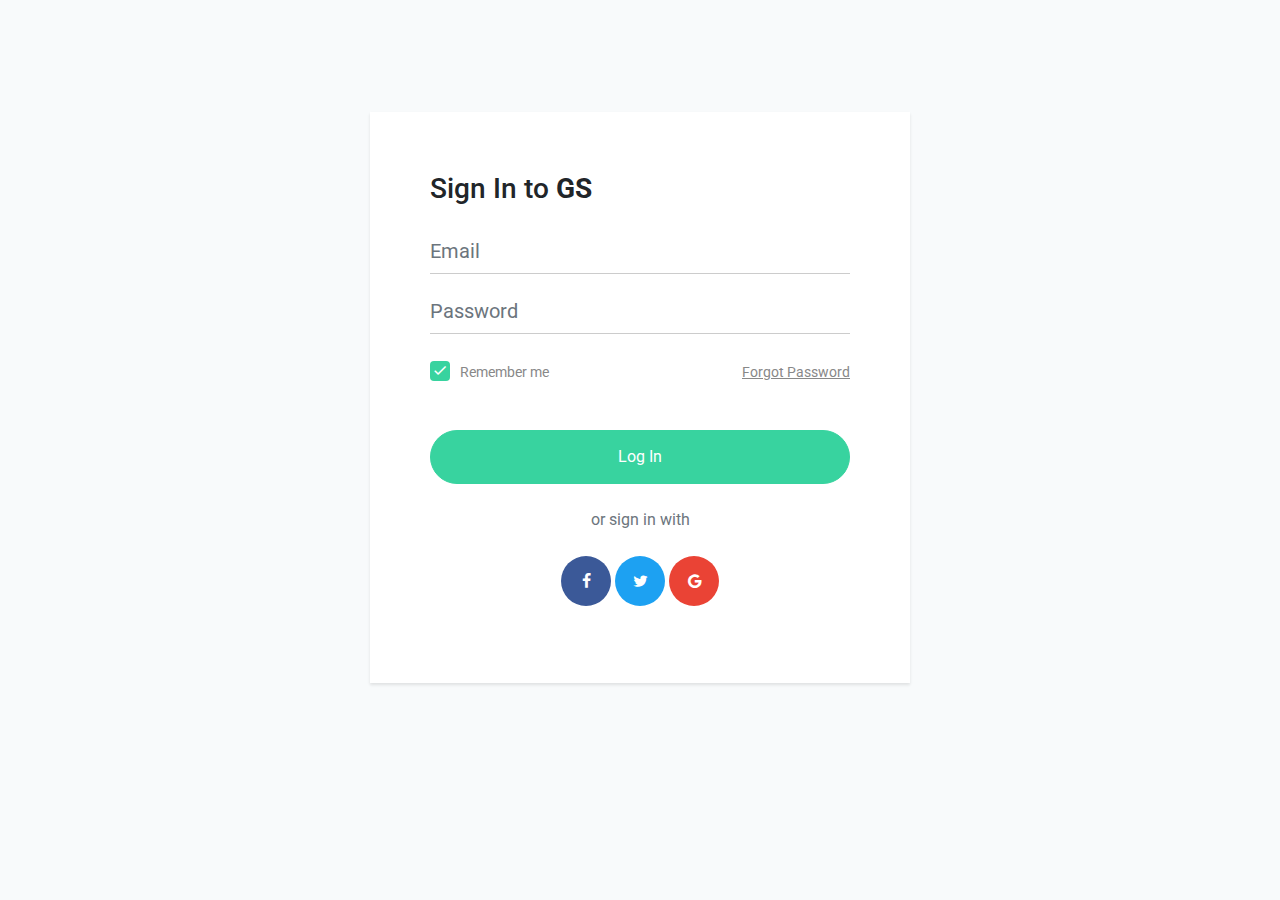
==== demos/login-form-09/index.html @ d89efc20 "GS-Architecture 0.1 v" ====
<!doctype html>
<html lang="en">
  <head>
    <!-- Required meta tags -->
    <meta charset="utf-8">
    <meta name="viewport" content="width=device-width, initial-scale=1, shrink-to-fit=no">
    <link href="https://fonts.googleapis.com/css?family=Roboto:300,400&display=swap" rel="stylesheet">

    <link rel="stylesheet" href="fonts/icomoon/style.css">

    <link rel="stylesheet" href="css/owl.carousel.min.css">

    <!-- Bootstrap CSS -->
    <link rel="stylesheet" href="css/bootstrap.min.css">
    
    <!-- Style -->
    <link rel="stylesheet" href="css/style.css">

    <title>Login #9</title>
  </head>
  <body>
  

  
  <div class="content">
    <div class="container">
      <div class="row justify-content-center">
        <!-- <div class="col-md-6 order-md-2">
          <img src="images/undraw_file_sync_ot38.svg" alt="Image" class="img-fluid">
        </div> -->
        <div class="col-md-6 contents">
          <div class="row justify-content-center">
            <div class="col-md-12">
              <div class="form-block">
                  <div class="mb-4">
                  <h3>Sign In to <strong>GS</strong></h3>
                  
                </div>
                <form action="../../index.php" method="post">
                  <input type="hidden" name="function" value="log_in">
                  <div class="form-group first">
                    
                    <input type="text" placeholder="Email" class="form-control" id="username"  name="email"  >

                  </div>
                  <div class="form-group last mb-4">
                    
                    <input type="password" placeholder="Password" name="psw"  class="form-control" id="password">
                    
                  </div>
                  
                  <div class="d-flex mb-5 align-items-center">
                    <label class="control control--checkbox mb-0"><span class="caption">Remember me</span>
                      <input type="checkbox" checked="checked"/>
                      <div class="control__indicator"></div>
                    </label>
                    <span class="ml-auto"><a href="#" class="forgot-pass">Forgot Password</a></span> 
                  </div>

                  <input type="submit" value="Log In" class="btn btn-pill text-white btn-block btn-primary">

                  <span class="d-block text-center my-4 text-muted"> or sign in with</span>
                  
                  <div class="social-login text-center">
                    <a href="#" class="facebook">
                      <span class="icon-facebook mr-3"></span> 
                    </a>
                    <a href="#" class="twitter">
                      <span class="icon-twitter mr-3"></span> 
                    </a>
                    <a href="#" class="google">
                      <span class="icon-google mr-3"></span> 
                    </a>
                  </div>
                </form>
              </div>
            </div>
          </div>
          
        </div>
        
      </div>
    </div>
  </div>

  
    <script src="js/jquery-3.3.1.min.js"></script>
    <script src="js/popper.min.js"></script>
    <script src="js/bootstrap.min.js"></script>
    <script src="js/main.js"></script>
  </body>
</html>
---- demos/login-form-09/fonts/icomoon/style.css ----
@font-face {
  font-family: 'icomoon';
  src:  url('fonts/icomoon.eot?10si43');
  src:  url('fonts/icomoon.eot?10si43#iefix') format('embedded-opentype'),
    url('fonts/icomoon.ttf?10si43') format('truetype'),
    url('fonts/icomoon.woff?10si43') format('woff'),
    url('fonts/icomoon.svg?10si43#icomoon') format('svg');
  font-weight: normal;
  font-style: normal;
}

[class^="icon-"], [class*=" icon-"] {
  /* use !important to prevent issues with browser extensions that change fonts */
  font-family: 'icomoon' !important;
  speak: none;
  font-style: normal;
  font-weight: normal;
  font-variant: normal;
  text-transform: none;
  line-height: 1;

  /* Better Font Rendering =========== */
  -webkit-font-smoothing: antialiased;
  -moz-osx-font-smoothing: grayscale;
}

.icon-asterisk:before {
  content: "\f069";
}
.icon-plus:before {
  content: "\f067";
}
.icon-question:before {
  content: "\f128";
}
.icon-minus:before {
  content: "\f068";
}
.icon-glass:before {
  content: "\f000";
}
.icon-music:before {
  content: "\f001";
}
.icon-search:before {
  content: "\f002";
}
.icon-envelope-o:before {
  content: "\f003";
}
.icon-heart:before {
  content: "\f004";
}
.icon-star:before {
  content: "\f005";
}
.icon-star-o:before {
  content: "\f006";
}
.icon-user:before {
  content: "\f007";
}
.icon-film:before {
  content: "\f008";
}
.icon-th-large:before {
  content: "\f009";
}
.icon-th:before {
  content: "\f00a";
}
.icon-th-list:before {
  content: "\f00b";
}
.icon-check:before {
  content: "\f00c";
}
.icon-close:before {
  content: "\f00d";
}
.icon-remove:before {
  content: "\f00d";
}
.icon-times:before {
  content: "\f00d";
}
.icon-search-plus:before {
  content: "\f00e";
}
.icon-search-minus:before {
  content: "\f010";
}
.icon-power-off:before {
  content: "\f011";
}
.icon-signal:before {
  content: "\f012";
}
.icon-cog:before {
  content: "\f013";
}
.icon-gear:before {
  content: "\f013";
}
.icon-trash-o:before {
  content: "\f014";
}
.icon-home:before {
  content: "\f015";
}
.icon-file-o:before {
  content: "\f016";
}
.icon-clock-o:before {
  content: "\f017";
}
.icon-road:before {
  content: "\f018";
}
.icon-download:before {
  content: "\f019";
}
.icon-arrow-circle-o-down:before {
  content: "\f01a";
}
.icon-arrow-circle-o-up:before {
  content: "\f01b";
}
.icon-inbox:before {
  content: "\f01c";
}
.icon-play-circle-o:before {
  content: "\f01d";
}
.icon-repeat:before {
  content: "\f01e";
}
.icon-rotate-right:before {
  content: "\f01e";
}
.icon-refresh:before {
  content: "\f021";
}
.icon-list-alt:before {
  content: "\f022";
}
.icon-lock:before {
  content: "\f023";
}
.icon-flag:before {
  content: "\f024";
}
.icon-headphones:before {
  content: "\f025";
}
.icon-volume-off:before {
  content: "\f026";
}
.icon-volume-down:before {
  content: "\f027";
}
.icon-volume-up:before {
  content: "\f028";
}
.icon-qrcode:before {
  content: "\f029";
}
.icon-barcode:before {
  content: "\f02a";
}
.icon-tag:before {
  content: "\f02b";
}
.icon-tags:before {
  content: "\f02c";
}
.icon-book:before {
  content: "\f02d";
}
.icon-bookmark:before {
  content: "\f02e";
}
.icon-print:before {
  content: "\f02f";
}
.icon-camera:before {
  content: "\f030";
}
.icon-font:before {
  content: "\f031";
}
.icon-bold:before {
  content: "\f032";
}
.icon-italic:before {
  content: "\f033";
}
.icon-text-height:before {
  content: "\f034";
}
.icon-text-width:before {
  content: "\f035";
}
.icon-align-left:before {
  content: "\f036";
}
.icon-align-center:before {
  content: "\f037";
}
.icon-align-right:before {
  content: "\f038";
}
.icon-align-justify:before {
  content: "\f039";
}
.icon-list:before {
  content: "\f03a";
}
.icon-dedent:before {
  content: "\f03b";
}
.icon-outdent:before {
  content: "\f03b";
}
.icon-indent:before {
  content: "\f03c";
}
.icon-video-camera:before {
  content: "\f03d";
}
.icon-image:before {
  content: "\f03e";
}
.icon-photo:before {
  content: "\f03e";
}
.icon-picture-o:before {
  content: "\f03e";
}
.icon-pencil:before {
  content: "\f040";
}
.icon-map-marker:before {
  content: "\f041";
}
.icon-adjust:before {
  content: "\f042";
}
.icon-tint:before {
  content: "\f043";
}
.icon-edit:before {
  content: "\f044";
}
.icon-pencil-square-o:before {
  content: "\f044";
}
.icon-share-square-o:before {
  content: "\f045";
}
.icon-check-square-o:before {
  content: "\f046";
}
.icon-arrows:before {
  content: "\f047";
}
.icon-step-backward:before {
  content: "\f048";
}
.icon-fast-backward:before {
  content: "\f049";
}
.icon-backward:before {
  content: "\f04a";
}
.icon-play:before {
  content: "\f04b";
}
.icon-pause:before {
  content: "\f04c";
}
.icon-stop:before {
  content: "\f04d";
}
.icon-forward:before {
  content: "\f04e";
}
.icon-fast-forward:before {
  content: "\f050";
}
.icon-step-forward:before {
  content: "\f051";
}
.icon-eject:before {
  content: "\f052";
}
.icon-chevron-left:before {
  content: "\f053";
}
.icon-chevron-right:before {
  content: "\f054";
}
.icon-plus-circle:before {
  content: "\f055";
}
.icon-minus-circle:before {
  content: "\f056";
}
.icon-times-circle:before {
  content: "\f057";
}
.icon-check-circle:before {
  content: "\f058";
}
.icon-question-circle:before {
  content: "\f059";
}
.icon-info-circle:before {
  content: "\f05a";
}
.icon-crosshairs:before {
  content: "\f05b";
}
.icon-times-circle-o:before {
  content: "\f05c";
}
.icon-check-circle-o:before {
  content: "\f05d";
}
.icon-ban:before {
  content: "\f05e";
}
.icon-arrow-left:before {
  content: "\f060";
}
.icon-arrow-right:before {
  content: "\f061";
}
.icon-arrow-up:before {
  content: "\f062";
}
.icon-arrow-down:before {
  content: "\f063";
}
.icon-mail-forward:before {
  content: "\f064";
}
.icon-share:before {
  content: "\f064";
}
.icon-expand:before {
  content: "\f065";
}
.icon-compress:before {
  content: "\f066";
}
.icon-exclamation-circle:before {
  content: "\f06a";
}
.icon-gift:before {
  content: "\f06b";
}
.icon-leaf:before {
  content: "\f06c";
}
.icon-fire:before {
  content: "\f06d";
}
.icon-eye:before {
  content: "\f06e";
}
.icon-eye-slash:before {
  content: "\f070";
}
.icon-exclamation-triangle:before {
  content: "\f071";
}
.icon-warning:before {
  content: "\f071";
}
.icon-plane:before {
  content: "\f072";
}
.icon-calendar:before {
  content: "\f073";
}
.icon-random:before {
  content: "\f074";
}
.icon-comment:before {
  content: "\f075";
}
.icon-magnet:before {
  content: "\f076";
}
.icon-chevron-up:before {
  content: "\f077";
}
.icon-chevron-down:before {
  content: "\f078";
}
.icon-retweet:before {
  content: "\f079";
}
.icon-shopping-cart:before {
  content: "\f07a";
}
.icon-folder:before {
  content: "\f07b";
}
.icon-folder-open:before {
  content: "\f07c";
}
.icon-arrows-v:before {
  content: "\f07d";
}
.icon-arrows-h:before {
  content: "\f07e";
}
.icon-bar-chart:before {
  content: "\f080";
}
.icon-bar-chart-o:before {
  content: "\f080";
}
.icon-twitter-square:before {
  content: "\f081";
}
.icon-facebook-square:before {
  content: "\f082";
}
.icon-camera-retro:before {
  content: "\f083";
}
.icon-key:before {
  content: "\f084";
}
.icon-cogs:before {
  content: "\f085";
}
.icon-gears:before {
  content: "\f085";
}
.icon-comments:before {
  content: "\f086";
}
.icon-thumbs-o-up:before {
  content: "\f087";
}
.icon-thumbs-o-down:before {
  content: "\f088";
}
.icon-star-half:before {
  content: "\f089";
}
.icon-heart-o:before {
  content: "\f08a";
}
.icon-sign-out:before {
  content: "\f08b";
}
.icon-linkedin-square:before {
  content: "\f08c";
}
.icon-thumb-tack:before {
  content: "\f08d";
}
.icon-external-link:before {
  content: "\f08e";
}
.icon-sign-in:before {
  content: "\f090";
}
.icon-trophy:before {
  content: "\f091";
}
.icon-github-square:before {
  content: "\f092";
}
.icon-upload:before {
  content: "\f093";
}
.icon-lemon-o:before {
  content: "\f094";
}
.icon-phone:before {
  content: "\f095";
}
.icon-square-o:before {
  content: "\f096";
}
.icon-bookmark-o:before {
  content: "\f097";
}
.icon-phone-square:before {
  content: "\f098";
}
.icon-twitter:before {
  content: "\f099";
}
.icon-facebook:before {
  content: "\f09a";
}
.icon-facebook-f:before {
  content: "\f09a";
}
.icon-github:before {
  content: "\f09b";
}
.icon-unlock:before {
  content: "\f09c";
}
.icon-credit-card:before {
  content: "\f09d";
}
.icon-feed:before {
  content: "\f09e";
}
.icon-rss:before {
  content: "\f09e";
}
.icon-hdd-o:before {
  content: "\f0a0";
}
.icon-bullhorn:before {
  content: "\f0a1";
}
.icon-bell-o:before {
  content: "\f0a2";
}
.icon-certificate:before {
  content: "\f0a3";
}
.icon-hand-o-right:before {
  content: "\f0a4";
}
.icon-hand-o-left:before {
  content: "\f0a5";
}
.icon-hand-o-up:before {
  content: "\f0a6";
}
.icon-hand-o-down:before {
  content: "\f0a7";
}
.icon-arrow-circle-left:before {
  content: "\f0a8";
}
.icon-arrow-circle-right:before {
  content: "\f0a9";
}
.icon-arrow-circle-up:before {
  content: "\f0aa";
}
.icon-arrow-circle-down:before {
  content: "\f0ab";
}
.icon-globe:before {
  content: "\f0ac";
}
.icon-wrench:before {
  content: "\f0ad";
}
.icon-tasks:before {
  content: "\f0ae";
}
.icon-filter:before {
  content: "\f0b0";
}
.icon-briefcase:before {
  content: "\f0b1";
}
.icon-arrows-alt:before {
  content: "\f0b2";
}
.icon-group:before {
  content: "\f0c0";
}
.icon-users:before {
  content: "\f0c0";
}
.icon-chain:before {
  content: "\f0c1";
}
.icon-link:before {
  content: "\f0c1";
}
.icon-cloud:before {
  content: "\f0c2";
}
.icon-flask:before {
  content: "\f0c3";
}
.icon-cut:before {
  content: "\f0c4";
}
.icon-scissors:before {
  content: "\f0c4";
}
.icon-copy:before {
  content: "\f0c5";
}
.icon-files-o:before {
  content: "\f0c5";
}
.icon-paperclip:before {
  content: "\f0c6";
}
.icon-floppy-o:before {
  content: "\f0c7";
}
.icon-save:before {
  content: "\f0c7";
}
.icon-square:before {
  content: "\f0c8";
}
.icon-bars:before {
  content: "\f0c9";
}
.icon-navicon:before {
  content: "\f0c9";
}
.icon-reorder:before {
  content: "\f0c9";
}
.icon-list-ul:before {
  content: "\f0ca";
}
.icon-list-ol:before {
  content: "\f0cb";
}
.icon-strikethrough:before {
  content: "\f0cc";
}
.icon-underline:before {
  content: "\f0cd";
}
.icon-table:before {
  content: "\f0ce";
}
.icon-magic:before {
  content: "\f0d0";
}
.icon-truck:before {
  content: "\f0d1";
}
.icon-pinterest:before {
  content: "\f0d2";
}
.icon-pinterest-square:before {
  content: "\f0d3";
}
.icon-google-plus-square:before {
  content: "\f0d4";
}
.icon-google-plus:before {
  content: "\f0d5";
}
.icon-money:before {
  content: "\f0d6";
}
.icon-caret-down:before {
  content: "\f0d7";
}
.icon-caret-up:before {
  content: "\f0d8";
}
.icon-caret-left:before {
  content: "\f0d9";
}
.icon-caret-right:before {
  content: "\f0da";
}
.icon-columns:before {
  content: "\f0db";
}
.icon-sort:before {
  content: "\f0dc";
}
.icon-unsorted:before {
  content: "\f0dc";
}
.icon-sort-desc:before {
  content: "\f0dd";
}
.icon-sort-down:before {
  content: "\f0dd";
}
.icon-sort-asc:before {
  content: "\f0de";
}
.icon-sort-up:before {
  content: "\f0de";
}
.icon-envelope:before {
  content: "\f0e0";
}
.icon-linkedin:before {
  content: "\f0e1";
}
.icon-rotate-left:before {
  content: "\f0e2";
}
.icon-undo:before {
  content: "\f0e2";
}
.icon-gavel:before {
  content: "\f0e3";
}
.icon-legal:before {
  content: "\f0e3";
}
.icon-dashboard:before {
  content: "\f0e4";
}
.icon-tachometer:before {
  content: "\f0e4";
}
.icon-comment-o:before {
  content: "\f0e5";
}
.icon-comments-o:before {
  content: "\f0e6";
}
.icon-bolt:before {
  content: "\f0e7";
}
.icon-flash:before {
  content: "\f0e7";
}
.icon-sitemap:before {
  content: "\f0e8";
}
.icon-umbrella:before {
  content: "\f0e9";
}
.icon-clipboard:before {
  content: "\f0ea";
}
.icon-paste:before {
  content: "\f0ea";
}
.icon-lightbulb-o:before {
  content: "\f0eb";
}
.icon-exchange:before {
  content: "\f0ec";
}
.icon-cloud-download:before {
  content: "\f0ed";
}
.icon-cloud-upload:before {
  content: "\f0ee";
}
.icon-user-md:before {
  content: "\f0f0";
}
.icon-stethoscope:before {
  content: "\f0f1";
}
.icon-suitcase:before {
  content: "\f0f2";
}
.icon-bell:before {
  content: "\f0f3";
}
.icon-coffee:before {
  content: "\f0f4";
}
.icon-cutlery:before {
  content: "\f0f5";
}
.icon-file-text-o:before {
  content: "\f0f6";
}
.icon-building-o:before {
  content: "\f0f7";
}
.icon-hospital-o:before {
  content: "\f0f8";
}
.icon-ambulance:before {
  content: "\f0f9";
}
.icon-medkit:before {
  content: "\f0fa";
}
.icon-fighter-jet:before {
  content: "\f0fb";
}
.icon-beer:before {
  content: "\f0fc";
}
.icon-h-square:before {
  content: "\f0fd";
}
.icon-plus-square:before {
  content: "\f0fe";
}
.icon-angle-double-left:before {
  content: "\f100";
}
.icon-angle-double-right:before {
  content: "\f101";
}
.icon-angle-double-up:before {
  content: "\f102";
}
.icon-angle-double-down:before {
  content: "\f103";
}
.icon-angle-left:before {
  content: "\f104";
}
.icon-angle-right:before {
  content: "\f105";
}
.icon-angle-up:before {
  content: "\f106";
}
.icon-angle-down:before {
  content: "\f107";
}
.icon-desktop:before {
  content: "\f108";
}
.icon-laptop:before {
  content: "\f109";
}
.icon-tablet:before {
  content: "\f10a";
}
.icon-mobile:before {
  content: "\f10b";
}
.icon-mobile-phone:before {
  content: "\f10b";
}
.icon-circle-o:before {
  content: "\f10c";
}
.icon-quote-left:before {
  content: "\f10d";
}
.icon-quote-right:before {
  content: "\f10e";
}
.icon-spinner:before {
  content: "\f110";
}
.icon-circle:before {
  content: "\f111";
}
.icon-mail-reply:before {
  content: "\f112";
}
.icon-reply:before {
  content: "\f112";
}
.icon-github-alt:before {
  content: "\f113";
}
.icon-folder-o:before {
  content: "\f114";
}
.icon-folder-open-o:before {
  content: "\f115";
}
.icon-smile-o:before {
  content: "\f118";
}
.icon-frown-o:before {
  content: "\f119";
}
.icon-meh-o:before {
  content: "\f11a";
}
.icon-gamepad:before {
  content: "\f11b";
}
.icon-keyboard-o:before {
  content: "\f11c";
}
.icon-flag-o:before {
  content: "\f11d";
}
.icon-flag-checkered:before {
  content: "\f11e";
}
.icon-terminal:before {
  content: "\f120";
}
.icon-code:before {
  content: "\f121";
}
.icon-mail-reply-all:before {
  content: "\f122";
}
.icon-reply-all:before {
  content: "\f122";
}
.icon-star-half-empty:before {
  content: "\f123";
}
.icon-star-half-full:before {
  content: "\f123";
}
.icon-star-half-o:before {
  content: "\f123";
}
.icon-location-arrow:before {
  content: "\f124";
}
.icon-crop:before {
  content: "\f125";
}
.icon-code-fork:before {
  content: "\f126";
}
.icon-chain-broken:before {
  content: "\f127";
}
.icon-unlink:before {
  content: "\f127";
}
.icon-info:before {
  content: "\f129";
}
.icon-exclamation:before {
  content: "\f12a";
}
.icon-superscript:before {
  content: "\f12b";
}
.icon-subscript:before {
  content: "\f12c";
}
.icon-eraser:before {
  content: "\f12d";
}
.icon-puzzle-piece:before {
  content: "\f12e";
}
.icon-microphone:before {
  content: "\f130";
}
.icon-microphone-slash:before {
  content: "\f131";
}
.icon-shield:before {
  content: "\f132";
}
.icon-calendar-o:before {
  content: "\f133";
}
.icon-fire-extinguisher:before {
  content: "\f134";
}
.icon-rocket:before {
  content: "\f135";
}
.icon-maxcdn:before {
  content: "\f136";
}
.icon-chevron-circle-left:before {
  content: "\f137";
}
.icon-chevron-circle-right:before {
  content: "\f138";
}
.icon-chevron-circle-up:before {
  content: "\f139";
}
.icon-chevron-circle-down:before {
  content: "\f13a";
}
.icon-html5:before {
  content: "\f13b";
}
.icon-css3:before {
  content: "\f13c";
}
.icon-anchor:before {
  content: "\f13d";
}
.icon-unlock-alt:before {
  content: "\f13e";
}
.icon-bullseye:before {
  content: "\f140";
}
.icon-ellipsis-h:before {
  content: "\f141";
}
.icon-ellipsis-v:before {
  content: "\f142";
}
.icon-rss-square:before {
  content: "\f143";
}
.icon-play-circle:before {
  content: "\f144";
}
.icon-ticket:before {
  content: "\f145";
}
.icon-minus-square:before {
  content: "\f146";
}
.icon-minus-square-o:before {
  content: "\f147";
}
.icon-level-up:before {
  content: "\f148";
}
.icon-level-down:before {
  content: "\f149";
}
.icon-check-square:before {
  content: "\f14a";
}
.icon-pencil-square:before {
  content: "\f14b";
}
.icon-external-link-square:before {
  content: "\f14c";
}
.icon-share-square:before {
  content: "\f14d";
}
.icon-compass:before {
  content: "\f14e";
}
.icon-caret-square-o-down:before {
  content: "\f150";
}
.icon-toggle-down:before {
  content: "\f150";
}
.icon-caret-square-o-up:before {
  content: "\f151";
}
.icon-toggle-up:before {
  content: "\f151";
}
.icon-caret-square-o-right:before {
  content: "\f152";
}
.icon-toggle-right:before {
  content: "\f152";
}
.icon-eur:before {
  content: "\f153";
}
.icon-euro:before {
  content: "\f153";
}
.icon-gbp:before {
  content: "\f154";
}
.icon-dollar:before {
  content: "\f155";
}
.icon-usd:before {
  content: "\f155";
}
.icon-inr:before {
  content: "\f156";
}
.icon-rupee:before {
  content: "\f156";
}
.icon-cny:before {
  content: "\f157";
}
.icon-jpy:before {
  content: "\f157";
}
.icon-rmb:before {
  content: "\f157";
}
.icon-yen:before {
  content: "\f157";
}
.icon-rouble:before {
  content: "\f158";
}
.icon-rub:before {
  content: "\f158";
}
.icon-ruble:before {
  content: "\f158";
}
.icon-krw:before {
  content: "\f159";
}
.icon-won:before {
  content: "\f159";
}
.icon-bitcoin:before {
  content: "\f15a";
}
.icon-btc:before {
  content: "\f15a";
}
.icon-file:before {
  content: "\f15b";
}
.icon-file-text:before {
  content: "\f15c";
}
.icon-sort-alpha-asc:before {
  content: "\f15d";
}
.icon-sort-alpha-desc:before {
  content: "\f15e";
}
.icon-sort-amount-asc:before {
  content: "\f160";
}
.icon-sort-amount-desc:before {
  content: "\f161";
}
.icon-sort-numeric-asc:before {
  content: "\f162";
}
.icon-sort-numeric-desc:before {
  content: "\f163";
}
.icon-thumbs-up:before {
  content: "\f164";
}
.icon-thumbs-down:before {
  content: "\f165";
}
.icon-youtube-square:before {
  content: "\f166";
}
.icon-youtube:before {
  content: "\f167";
}
.icon-xing:before {
  content: "\f168";
}
.icon-xing-square:before {
  content: "\f169";
}
.icon-youtube-play:before {
  content: "\f16a";
}
.icon-dropbox:before {
  content: "\f16b";
}
.icon-stack-overflow:before {
  content: "\f16c";
}
.icon-instagram:before {
  content: "\f16d";
}
.icon-flickr:before {
  content: "\f16e";
}
.icon-adn:before {
  content: "\f170";
}
.icon-bitbucket:before {
  content: "\f171";
}
.icon-bitbucket-square:before {
  content: "\f172";
}
.icon-tumblr:before {
  content: "\f173";
}
.icon-tumblr-square:before {
  content: "\f174";
}
.icon-long-arrow-down:before {
  content: "\f175";
}
.icon-long-arrow-up:before {
  content: "\f176";
}
.icon-long-arrow-left:before {
  content: "\f177";
}
.icon-long-arrow-right:before {
  content: "\f178";
}
.icon-apple:before {
  content: "\f179";
}
.icon-windows:before {
  content: "\f17a";
}
.icon-android:before {
  content: "\f17b";
}
.icon-linux:before {
  content: "\f17c";
}
.icon-dribbble:before {
  content: "\f17d";
}
.icon-skype:before {
  content: "\f17e";
}
.icon-foursquare:before {
  content: "\f180";
}
.icon-trello:before {
  content: "\f181";
}
.icon-female:before {
  content: "\f182";
}
.icon-male:before {
  content: "\f183";
}
.icon-gittip:before {
  content: "\f184";
}
.icon-gratipay:before {
  content: "\f184";
}
.icon-sun-o:before {
  content: "\f185";
}
.icon-moon-o:before {
  content: "\f186";
}
.icon-archive:before {
  content: "\f187";
}
.icon-bug:before {
  content: "\f188";
}
.icon-vk:before {
  content: "\f189";
}
.icon-weibo:before {
  content: "\f18a";
}
.icon-renren:before {
  content: "\f18b";
}
.icon-pagelines:before {
  content: "\f18c";
}
.icon-stack-exchange:before {
  content: "\f18d";
}
.icon-arrow-circle-o-right:before {
  content: "\f18e";
}
.icon-arrow-circle-o-left:before {
  content: "\f190";
}
.icon-caret-square-o-left:before {
  content: "\f191";
}
.icon-toggle-left:before {
  content: "\f191";
}
.icon-dot-circle-o:before {
  content: "\f192";
}
.icon-wheelchair:before {
  content: "\f193";
}
.icon-vimeo-square:before {
  content: "\f194";
}
.icon-try:before {
  content: "\f195";
}
.icon-turkish-lira:before {
  content: "\f195";
}
.icon-plus-square-o:before {
  content: "\f196";
}
.icon-space-shuttle:before {
  content: "\f197";
}
.icon-slack:before {
  content: "\f198";
}
.icon-envelope-square:before {
  content: "\f199";
}
.icon-wordpress:before {
  content: "\f19a";
}
.icon-openid:before {
  content: "\f19b";
}
.icon-bank:before {
  content: "\f19c";
}
.icon-institution:before {
  content: "\f19c";
}
.icon-university:before {
  content: "\f19c";
}
.icon-graduation-cap:before {
  content: "\f19d";
}
.icon-mortar-board:before {
  content: "\f19d";
}
.icon-yahoo:before {
  content: "\f19e";
}
.icon-google:before {
  content: "\f1a0";
}
.icon-reddit:before {
  content: "\f1a1";
}
.icon-reddit-square:before {
  content: "\f1a2";
}
.icon-stumbleupon-circle:before {
  content: "\f1a3";
}
.icon-stumbleupon:before {
  content: "\f1a4";
}
.icon-delicious:before {
  content: "\f1a5";
}
.icon-digg:before {
  content: "\f1a6";
}
.icon-pied-piper-pp:before {
  content: "\f1a7";
}
.icon-pied-piper-alt:before {
  content: "\f1a8";
}
.icon-drupal:before {
  content: "\f1a9";
}
.icon-joomla:before {
  content: "\f1aa";
}
.icon-language:before {
  content: "\f1ab";
}
.icon-fax:before {
  content: "\f1ac";
}
.icon-building:before {
  content: "\f1ad";
}
.icon-child:before {
  content: "\f1ae";
}
.icon-paw:before {
  content: "\f1b0";
}
.icon-spoon:before {
  content: "\f1b1";
}
.icon-cube:before {
  content: "\f1b2";
}
.icon-cubes:before {
  content: "\f1b3";
}
.icon-behance:before {
  content: "\f1b4";
}
.icon-behance-square:before {
  content: "\f1b5";
}
.icon-steam:before {
  content: "\f1b6";
}
.icon-steam-square:before {
  content: "\f1b7";
}
.icon-recycle:before {
  content: "\f1b8";
}
.icon-automobile:before {
  content: "\f1b9";
}
.icon-car:before {
  content: "\f1b9";
}
.icon-cab:before {
  content: "\f1ba";
}
.icon-taxi:before {
  content: "\f1ba";
}
.icon-tree:before {
  content: "\f1bb";
}
.icon-spotify:before {
  content: "\f1bc";
}
.icon-deviantart:before {
  content: "\f1bd";
}
.icon-soundcloud:before {
  content: "\f1be";
}
.icon-database:before {
  content: "\f1c0";
}
.icon-file-pdf-o:before {
  content: "\f1c1";
}
.icon-file-word-o:before {
  content: "\f1c2";
}
.icon-file-excel-o:before {
  content: "\f1c3";
}
.icon-file-powerpoint-o:before {
  content: "\f1c4";
}
.icon-file-image-o:before {
  content: "\f1c5";
}
.icon-file-photo-o:before {
  content: "\f1c5";
}
.icon-file-picture-o:before {
  content: "\f1c5";
}
.icon-file-archive-o:before {
  content: "\f1c6";
}
.icon-file-zip-o:before {
  content: "\f1c6";
}
.icon-file-audio-o:before {
  content: "\f1c7";
}
.icon-file-sound-o:before {
  content: "\f1c7";
}
.icon-file-movie-o:before {
  content: "\f1c8";
}
.icon-file-video-o:before {
  content: "\f1c8";
}
.icon-file-code-o:before {
  content: "\f1c9";
}
.icon-vine:before {
  content: "\f1ca";
}
.icon-codepen:before {
  content: "\f1cb";
}
.icon-jsfiddle:before {
  content: "\f1cc";
}
.icon-life-bouy:before {
  content: "\f1cd";
}
.icon-life-buoy:before {
  content: "\f1cd";
}
.icon-life-ring:before {
  content: "\f1cd";
}
.icon-life-saver:before {
  content: "\f1cd";
}
.icon-support:before {
  content: "\f1cd";
}
.icon-circle-o-notch:before {
  content: "\f1ce";
}
.icon-ra:before {
  content: "\f1d0";
}
.icon-rebel:before {
  content: "\f1d0";
}
.icon-resistance:before {
  content: "\f1d0";
}
.icon-empire:before {
  content: "\f1d1";
}
.icon-ge:before {
  content: "\f1d1";
}
.icon-git-square:before {
  content: "\f1d2";
}
.icon-git:before {
  content: "\f1d3";
}
.icon-hacker-news:before {
  content: "\f1d4";
}
.icon-y-combinator-square:before {
  content: "\f1d4";
}
.icon-yc-square:before {
  content: "\f1d4";
}
.icon-tencent-weibo:before {
  content: "\f1d5";
}
.icon-qq:before {
  content: "\f1d6";
}
.icon-wechat:before {
  content: "\f1d7";
}
.icon-weixin:before {
  content: "\f1d7";
}
.icon-paper-plane:before {
  content: "\f1d8";
}
.icon-send:before {
  content: "\f1d8";
}
.icon-paper-plane-o:before {
  content: "\f1d9";
}
.icon-send-o:before {
  content: "\f1d9";
}
.icon-history:before {
  content: "\f1da";
}
.icon-circle-thin:before {
  content: "\f1db";
}
.icon-header:before {
  content: "\f1dc";
}
.icon-paragraph:before {
  content: "\f1dd";
}
.icon-sliders:before {
  content: "\f1de";
}
.icon-share-alt:before {
  content: "\f1e0";
}
.icon-share-alt-square:before {
  content: "\f1e1";
}
.icon-bomb:before {
  content: "\f1e2";
}
.icon-futbol-o:before {
  content: "\f1e3";
}
.icon-soccer-ball-o:before {
  content: "\f1e3";
}
.icon-tty:before {
  content: "\f1e4";
}
.icon-binoculars:before {
  content: "\f1e5";
}
.icon-plug:before {
  content: "\f1e6";
}
.icon-slideshare:before {
  content: "\f1e7";
}
.icon-twitch:before {
  content: "\f1e8";
}
.icon-yelp:before {
  content: "\f1e9";
}
.icon-newspaper-o:before {
  content: "\f1ea";
}
.icon-wifi:before {
  content: "\f1eb";
}
.icon-calculator:before {
  content: "\f1ec";
}
.icon-paypal:before {
  content: "\f1ed";
}
.icon-google-wallet:before {
  content: "\f1ee";
}
.icon-cc-visa:before {
  content: "\f1f0";
}
.icon-cc-mastercard:before {
  content: "\f1f1";
}
.icon-cc-discover:before {
  content: "\f1f2";
}
.icon-cc-amex:before {
  content: "\f1f3";
}
.icon-cc-paypal:before {
  content: "\f1f4";
}
.icon-cc-stripe:before {
  content: "\f1f5";
}
.icon-bell-slash:before {
  content: "\f1f6";
}
.icon-bell-slash-o:before {
  content: "\f1f7";
}
.icon-trash:before {
  content: "\f1f8";
}
.icon-copyright:before {
  content: "\f1f9";
}
.icon-at:before {
  content: "\f1fa";
}
.icon-eyedropper:before {
  content: "\f1fb";
}
.icon-paint-brush:before {
  content: "\f1fc";
}
.icon-birthday-cake:before {
  content: "\f1fd";
}
.icon-area-chart:before {
  content: "\f1fe";
}
.icon-pie-chart:before {
  content: "\f200";
}
.icon-line-chart:before {
  content: "\f201";
}
.icon-lastfm:before {
  content: "\f202";
}
.icon-lastfm-square:before {
  content: "\f203";
}
.icon-toggle-off:before {
  content: "\f204";
}
.icon-toggle-on:before {
  content: "\f205";
}
.icon-bicycle:before {
  content: "\f206";
}
.icon-bus:before {
  content: "\f207";
}
.icon-ioxhost:before {
  content: "\f208";
}
.icon-angellist:before {
  content: "\f209";
}
.icon-cc:before {
  content: "\f20a";
}
.icon-ils:before {
  content: "\f20b";
}
.icon-shekel:before {
  content: "\f20b";
}
.icon-sheqel:before {
  content: "\f20b";
}
.icon-meanpath:before {
  content: "\f20c";
}
.icon-buysellads:before {
  content: "\f20d";
}
.icon-connectdevelop:before {
  content: "\f20e";
}
.icon-dashcube:before {
  content: "\f210";
}
.icon-forumbee:before {
  content: "\f211";
}
.icon-leanpub:before {
  content: "\f212";
}
.icon-sellsy:before {
  content: "\f213";
}
.icon-shirtsinbulk:before {
  content: "\f214";
}
.icon-simplybuilt:before {
  content: "\f215";
}
.icon-skyatlas:before {
  content: "\f216";
}
.icon-cart-plus:before {
  content: "\f217";
}
.icon-cart-arrow-down:before {
  content: "\f218";
}
.icon-diamond:before {
  content: "\f219";
}
.icon-ship:before {
  content: "\f21a";
}
.icon-user-secret:before {
  content: "\f21b";
}
.icon-motorcycle:before {
  content: "\f21c";
}
.icon-street-view:before {
  content: "\f21d";
}
.icon-heartbeat:before {
  content: "\f21e";
}
.icon-venus:before {
  content: "\f221";
}
.icon-mars:before {
  content: "\f222";
}
.icon-mercury:before {
  content: "\f223";
}
.icon-intersex:before {
  content: "\f224";
}
.icon-transgender:before {
  content: "\f224";
}
.icon-transgender-alt:before {
  content: "\f225";
}
.icon-venus-double:before {
  content: "\f226";
}
.icon-mars-double:before {
  content: "\f227";
}
.icon-venus-mars:before {
  content: "\f228";
}
.icon-mars-stroke:before {
  content: "\f229";
}
.icon-mars-stroke-v:before {
  content: "\f22a";
}
.icon-mars-stroke-h:before {
  content: "\f22b";
}
.icon-neuter:before {
  content: "\f22c";
}
.icon-genderless:before {
  content: "\f22d";
}
.icon-facebook-official:before {
  content: "\f230";
}
.icon-pinterest-p:before {
  content: "\f231";
}
.icon-whatsapp:before {
  content: "\f232";
}
.icon-server:before {
  content: "\f233";
}
.icon-user-plus:before {
  content: "\f234";
}
.icon-user-times:before {
  content: "\f235";
}
.icon-bed:before {
  content: "\f236";
}
.icon-hotel:before {
  content: "\f236";
}
.icon-viacoin:before {
  content: "\f237";
}
.icon-train:before {
  content: "\f238";
}
.icon-subway:before {
  content: "\f239";
}
.icon-medium:before {
  content: "\f23a";
}
.icon-y-combinator:before {
  content: "\f23b";
}
.icon-yc:before {
  content: "\f23b";
}
.icon-optin-monster:before {
  content: "\f23c";
}
.icon-opencart:before {
  content: "\f23d";
}
.icon-expeditedssl:before {
  content: "\f23e";
}
.icon-battery:before {
  content: "\f240";
}
.icon-battery-4:before {
  content: "\f240";
}
.icon-battery-full:before {
  content: "\f240";
}
.icon-battery-3:before {
  content: "\f241";
}
.icon-battery-three-quarters:before {
  content: "\f241";
}
.icon-battery-2:before {
  content: "\f242";
}
.icon-battery-half:before {
  content: "\f242";
}
.icon-battery-1:before {
  content: "\f243";
}
.icon-battery-quarter:before {
  content: "\f243";
}
.icon-battery-0:before {
  content: "\f244";
}
.icon-battery-empty:before {
  content: "\f244";
}
.icon-mouse-pointer:before {
  content: "\f245";
}
.icon-i-cursor:before {
  content: "\f246";
}
.icon-object-group:before {
  content: "\f247";
}
.icon-object-ungroup:before {
  content: "\f248";
}
.icon-sticky-note:before {
  content: "\f249";
}
.icon-sticky-note-o:before {
  content: "\f24a";
}
.icon-cc-jcb:before {
  content: "\f24b";
}
.icon-cc-diners-club:before {
  content: "\f24c";
}
.icon-clone:before {
  content: "\f24d";
}
.icon-balance-scale:before {
  content: "\f24e";
}
.icon-hourglass-o:before {
  content: "\f250";
}
.icon-hourglass-1:before {
  content: "\f251";
}
.icon-hourglass-start:before {
  content: "\f251";
}
.icon-hourglass-2:before {
  content: "\f252";
}
.icon-hourglass-half:before {
  content: "\f252";
}
.icon-hourglass-3:before {
  content: "\f253";
}
.icon-hourglass-end:before {
  content: "\f253";
}
.icon-hourglass:before {
  content: "\f254";
}
.icon-hand-grab-o:before {
  content: "\f255";
}
.icon-hand-rock-o:before {
  content: "\f255";
}
.icon-hand-paper-o:before {
  content: "\f256";
}
.icon-hand-stop-o:before {
  content: "\f256";
}
.icon-hand-scissors-o:before {
  content: "\f257";
}
.icon-hand-lizard-o:before {
  content: "\f258";
}
.icon-hand-spock-o:before {
  content: "\f259";
}
.icon-hand-pointer-o:before {
  content: "\f25a";
}
.icon-hand-peace-o:before {
  content: "\f25b";
}
.icon-trademark:before {
  content: "\f25c";
}
.icon-registered:before {
  content: "\f25d";
}
.icon-creative-commons:before {
  content: "\f25e";
}
.icon-gg:before {
  content: "\f260";
}
.icon-gg-circle:before {
  content: "\f261";
}
.icon-tripadvisor:before {
  content: "\f262";
}
.icon-odnoklassniki:before {
  content: "\f263";
}
.icon-odnoklassniki-square:before {
  content: "\f264";
}
.icon-get-pocket:before {
  content: "\f265";
}
.icon-wikipedia-w:before {
  content: "\f266";
}
.icon-safari:before {
  content: "\f267";
}
.icon-chrome:before {
  content: "\f268";
}
.icon-firefox:before {
  content: "\f269";
}
.icon-opera:before {
  content: "\f26a";
}
.icon-internet-explorer:before {
  content: "\f26b";
}
.icon-television:before {
  content: "\f26c";
}
.icon-tv:before {
  content: "\f26c";
}
.icon-contao:before {
  content: "\f26d";
}
.icon-500px:before {
  content: "\f26e";
}
.icon-amazon:before {
  content: "\f270";
}
.icon-calendar-plus-o:before {
  content: "\f271";
}
.icon-calendar-minus-o:before {
  content: "\f272";
}
.icon-calendar-times-o:before {
  content: "\f273";
}
.icon-calendar-check-o:before {
  content: "\f274";
}
.icon-industry:before {
  content: "\f275";
}
.icon-map-pin:before {
  content: "\f276";
}
.icon-map-signs:before {
  content: "\f277";
}
.icon-map-o:before {
  content: "\f278";
}
.icon-map:before {
  content: "\f279";
}
.icon-commenting:before {
  content: "\f27a";
}
.icon-commenting-o:before {
  content: "\f27b";
}
.icon-houzz:before {
  content: "\f27c";
}
.icon-vimeo:before {
  content: "\f27d";
}
.icon-black-tie:before {
  content: "\f27e";
}
.icon-fonticons:before {
  content: "\f280";
}
.icon-reddit-alien:before {
  content: "\f281";
}
.icon-edge:before {
  content: "\f282";
}
.icon-credit-card-alt:before {
  content: "\f283";
}
.icon-codiepie:before {
  content: "\f284";
}
.icon-modx:before {
  content: "\f285";
}
.icon-fort-awesome:before {
  content: "\f286";
}
.icon-usb:before {
  content: "\f287";
}
.icon-product-hunt:before {
  content: "\f288";
}
.icon-mixcloud:before {
  content: "\f289";
}
.icon-scribd:before {
  content: "\f28a";
}
.icon-pause-circle:before {
  content: "\f28b";
}
.icon-pause-circle-o:before {
  content: "\f28c";
}
.icon-stop-circle:before {
  content: "\f28d";
}
.icon-stop-circle-o:before {
  content: "\f28e";
}
.icon-shopping-bag:before {
  content: "\f290";
}
.icon-shopping-basket:before {
  content: "\f291";
}
.icon-hashtag:before {
  content: "\f292";
}
.icon-bluetooth:before {
  content: "\f293";
}
.icon-bluetooth-b:before {
  content: "\f294";
}
.icon-percent:before {
  content: "\f295";
}
.icon-gitlab:before {
  content: "\f296";
}
.icon-wpbeginner:before {
  content: "\f297";
}
.icon-wpforms:before {
  content: "\f298";
}
.icon-envira:before {
  content: "\f299";
}
.icon-universal-access:before {
  content: "\f29a";
}
.icon-wheelchair-alt:before {
  content: "\f29b";
}
.icon-question-circle-o:before {
  content: "\f29c";
}
.icon-blind:before {
  content: "\f29d";
}
.icon-audio-description:before {
  content: "\f29e";
}
.icon-volume-control-phone:before {
  content: "\f2a0";
}
.icon-braille:before {
  content: "\f2a1";
}
.icon-assistive-listening-systems:before {
  content: "\f2a2";
}
.icon-american-sign-language-interpreting:before {
  content: "\f2a3";
}
.icon-asl-interpreting:before {
  content: "\f2a3";
}
.icon-deaf:before {
  content: "\f2a4";
}
.icon-deafness:before {
  content: "\f2a4";
}
.icon-hard-of-hearing:before {
  content: "\f2a4";
}
.icon-glide:before {
  content: "\f2a5";
}
.icon-glide-g:before {
  content: "\f2a6";
}
.icon-sign-language:before {
  content: "\f2a7";
}
.icon-signing:before {
  content: "\f2a7";
}
.icon-low-vision:before {
  content: "\f2a8";
}
.icon-viadeo:before {
  content: "\f2a9";
}
.icon-viadeo-square:before {
  content: "\f2aa";
}
.icon-snapchat:before {
  content: "\f2ab";
}
.icon-snapchat-ghost:before {
  content: "\f2ac";
}
.icon-snapchat-square:before {
  content: "\f2ad";
}
.icon-pied-piper:before {
  content: "\f2ae";
}
.icon-first-order:before {
  content: "\f2b0";
}
.icon-yoast:before {
  content: "\f2b1";
}
.icon-themeisle:before {
  content: "\f2b2";
}
.icon-google-plus-circle:before {
  content: "\f2b3";
}
.icon-google-plus-official:before {
  content: "\f2b3";
}
.icon-fa:before {
  content: "\f2b4";
}
.icon-font-awesome:before {
  content: "\f2b4";
}
.icon-handshake-o:before {
  content: "\f2b5";
}
.icon-envelope-open:before {
  content: "\f2b6";
}
.icon-envelope-open-o:before {
  content: "\f2b7";
}
.icon-linode:before {
  content: "\f2b8";
}
.icon-address-book:before {
  content: "\f2b9";
}
.icon-address-book-o:before {
  content: "\f2ba";
}
.icon-address-card:before {
  content: "\f2bb";
}
.icon-vcard:before {
  content: "\f2bb";
}
.icon-address-card-o:before {
  content: "\f2bc";
}
.icon-vcard-o:before {
  content: "\f2bc";
}
.icon-user-circle:before {
  content: "\f2bd";
}
.icon-user-circle-o:before {
  content: "\f2be";
}
.icon-user-o:before {
  content: "\f2c0";
}
.icon-id-badge:before {
  content: "\f2c1";
}
.icon-drivers-license:before {
  content: "\f2c2";
}
.icon-id-card:before {
  content: "\f2c2";
}
.icon-drivers-license-o:before {
  content: "\f2c3";
}
.icon-id-card-o:before {
  content: "\f2c3";
}
.icon-quora:before {
  content: "\f2c4";
}
.icon-free-code-camp:before {
  content: "\f2c5";
}
.icon-telegram:before {
  content: "\f2c6";
}
.icon-thermometer:before {
  content: "\f2c7";
}
.icon-thermometer-4:before {
  content: "\f2c7";
}
.icon-thermometer-full:before {
  content: "\f2c7";
}
.icon-thermometer-3:before {
  content: "\f2c8";
}
.icon-thermometer-three-quarters:before {
  content: "\f2c8";
}
.icon-thermometer-2:before {
  content: "\f2c9";
}
.icon-thermometer-half:before {
  content: "\f2c9";
}
.icon-thermometer-1:before {
  content: "\f2ca";
}
.icon-thermometer-quarter:before {
  content: "\f2ca";
}
.icon-thermometer-0:before {
  content: "\f2cb";
}
.icon-thermometer-empty:before {
  content: "\f2cb";
}
.icon-shower:before {
  content: "\f2cc";
}
.icon-bath:before {
  content: "\f2cd";
}
.icon-bathtub:before {
  content: "\f2cd";
}
.icon-s15:before {
  content: "\f2cd";
}
.icon-podcast:before {
  content: "\f2ce";
}
.icon-window-maximize:before {
  content: "\f2d0";
}
.icon-window-minimize:before {
  content: "\f2d1";
}
.icon-window-restore:before {
  content: "\f2d2";
}
.icon-times-rectangle:before {
  content: "\f2d3";
}
.icon-window-close:before {
  content: "\f2d3";
}
.icon-times-rectangle-o:before {
  content: "\f2d4";
}
.icon-window-close-o:before {
  content: "\f2d4";
}
.icon-bandcamp:before {
  content: "\f2d5";
}
.icon-grav:before {
  content: "\f2d6";
}
.icon-etsy:before {
  content: "\f2d7";
}
.icon-imdb:before {
  content: "\f2d8";
}
.icon-ravelry:before {
  content: "\f2d9";
}
.icon-eercast:before {
  content: "\f2da";
}
.icon-microchip:before {
  content: "\f2db";
}
.icon-snowflake-o:before {
  content: "\f2dc";
}
.icon-superpowers:before {
  content: "\f2dd";
}
.icon-wpexplorer:before {
  content: "\f2de";
}
.icon-meetup:before {
  content: "\f2e0";
}
.icon-3d_rotation:before {
  content: "\e84d";
}
.icon-ac_unit:before {
  content: "\eb3b";
}
.icon-alarm:before {
  content: "\e855";
}
.icon-access_alarms:before {
  content: "\e191";
}
.icon-schedule:before {
  content: "\e8b5";
}
.icon-accessibility:before {
  content: "\e84e";
}
.icon-accessible:before {
  content: "\e914";
}
.icon-account_balance:before {
  content: "\e84f";
}
.icon-account_balance_wallet:before {
  content: "\e850";
}
.icon-account_box:before {
  content: "\e851";
}
.icon-account_circle:before {
  content: "\e853";
}
.icon-adb:before {
  content: "\e60e";
}
.icon-add:before {
  content: "\e145";
}
.icon-add_a_photo:before {
  content: "\e439";
}
.icon-alarm_add:before {
  content: "\e856";
}
.icon-add_alert:before {
  content: "\e003";
}
.icon-add_box:before {
  content: "\e146";
}
.icon-add_circle:before {
  content: "\e147";
}
.icon-control_point:before {
  content: "\e3ba";
}
.icon-add_location:before {
  content: "\e567";
}
.icon-add_shopping_cart:before {
  content: "\e854";
}
.icon-queue:before {
  content: "\e03c";
}
.icon-add_to_queue:before {
  content: "\e05c";
}
.icon-adjust2:before {
  content: "\e39e";
}
.icon-airline_seat_flat:before {
  content: "\e630";
}
.icon-airline_seat_flat_angled:before {
  content: "\e631";
}
.icon-airline_seat_individual_suite:before {
  content: "\e632";
}
.icon-airline_seat_legroom_extra:before {
  content: "\e633";
}
.icon-airline_seat_legroom_normal:before {
  content: "\e634";
}
.icon-airline_seat_legroom_reduced:before {
  content: "\e635";
}
.icon-airline_seat_recline_extra:before {
  content: "\e636";
}
.icon-airline_seat_recline_normal:before {
  content: "\e637";
}
.icon-flight:before {
  content: "\e539";
}
.icon-airplanemode_inactive:before {
  content: "\e194";
}
.icon-airplay:before {
  content: "\e055";
}
.icon-airport_shuttle:before {
  content: "\eb3c";
}
.icon-alarm_off:before {
  content: "\e857";
}
.icon-alarm_on:before {
  content: "\e858";
}
.icon-album:before {
  content: "\e019";
}
.icon-all_inclusive:before {
  content: "\eb3d";
}
.icon-all_out:before {
  content: "\e90b";
}
.icon-android2:before {
  content: "\e859";
}
.icon-announcement:before {
  content: "\e85a";
}
.icon-apps:before {
  content: "\e5c3";
}
.icon-archive2:before {
  content: "\e149";
}
.icon-arrow_back:before {
  content: "\e5c4";
}
.icon-arrow_downward:before {
  content: "\e5db";
}
.icon-arrow_drop_down:before {
  content: "\e5c5";
}
.icon-arrow_drop_down_circle:before {
  content: "\e5c6";
}
.icon-arrow_drop_up:before {
  content: "\e5c7";
}
.icon-arrow_forward:before {
  content: "\e5c8";
}
.icon-arrow_upward:before {
  content: "\e5d8";
}
.icon-art_track:before {
  content: "\e060";
}
.icon-aspect_ratio:before {
  content: "\e85b";
}
.icon-poll:before {
  content: "\e801";
}
.icon-assignment:before {
  content: "\e85d";
}
.icon-assignment_ind:before {
  content: "\e85e";
}
.icon-assignment_late:before {
  content: "\e85f";
}
.icon-assignment_return:before {
  content: "\e860";
}
.icon-assignment_returned:before {
  content: "\e861";
}
.icon-assignment_turned_in:before {
  content: "\e862";
}
.icon-assistant:before {
  content: "\e39f";
}
.icon-flag2:before {
  content: "\e153";
}
.icon-attach_file:before {
  content: "\e226";
}
.icon-attach_money:before {
  content: "\e227";
}
.icon-attachment:before {
  content: "\e2bc";
}
.icon-audiotrack:before {
  content: "\e3a1";
}
.icon-autorenew:before {
  content: "\e863";
}
.icon-av_timer:before {
  content: "\e01b";
}
.icon-backspace:before {
  content: "\e14a";
}
.icon-cloud_upload:before {
  content: "\e2c3";
}
.icon-battery_alert:before {
  content: "\e19c";
}
.icon-battery_charging_full:before {
  content: "\e1a3";
}
.icon-battery_std:before {
  content: "\e1a5";
}
.icon-battery_unknown:before {
  content: "\e1a6";
}
.icon-beach_access:before {
  content: "\eb3e";
}
.icon-beenhere:before {
  content: "\e52d";
}
.icon-block:before {
  content: "\e14b";
}
.icon-bluetooth2:before {
  content: "\e1a7";
}
.icon-bluetooth_searching:before {
  content: "\e1aa";
}
.icon-bluetooth_connected:before {
  content: "\e1a8";
}
.icon-bluetooth_disabled:before {
  content: "\e1a9";
}
.icon-blur_circular:before {
  content: "\e3a2";
}
.icon-blur_linear:before {
  content: "\e3a3";
}
.icon-blur_off:before {
  content: "\e3a4";
}
.icon-blur_on:before {
  content: "\e3a5";
}
.icon-class:before {
  content: "\e86e";
}
.icon-turned_in:before {
  content: "\e8e6";
}
.icon-turned_in_not:before {
  content: "\e8e7";
}
.icon-border_all:before {
  content: "\e228";
}
.icon-border_bottom:before {
  content: "\e229";
}
.icon-border_clear:before {
  content: "\e22a";
}
.icon-border_color:before {
  content: "\e22b";
}
.icon-border_horizontal:before {
  content: "\e22c";
}
.icon-border_inner:before {
  content: "\e22d";
}
.icon-border_left:before {
  content: "\e22e";
}
.icon-border_outer:before {
  content: "\e22f";
}
.icon-border_right:before {
  content: "\e230";
}
.icon-border_style:before {
  content: "\e231";
}
.icon-border_top:before {
  content: "\e232";
}
.icon-border_vertical:before {
  content: "\e233";
}
.icon-branding_watermark:before {
  content: "\e06b";
}
.icon-brightness_1:before {
  content: "\e3a6";
}
.icon-brightness_2:before {
  content: "\e3a7";
}
.icon-brightness_3:before {
  content: "\e3a8";
}
.icon-brightness_4:before {
  content: "\e3a9";
}
.icon-brightness_low:before {
  content: "\e1ad";
}
.icon-brightness_medium:before {
  content: "\e1ae";
}
.icon-brightness_high:before {
  content: "\e1ac";
}
.icon-brightness_auto:before {
  content: "\e1ab";
}
.icon-broken_image:before {
  content: "\e3ad";
}
.icon-brush:before {
  content: "\e3ae";
}
.icon-bubble_chart:before {
  content: "\e6dd";
}
.icon-bug_report:before {
  content: "\e868";
}
.icon-build:before {
  content: "\e869";
}
.icon-burst_mode:before {
  content: "\e43c";
}
.icon-domain:before {
  content: "\e7ee";
}
.icon-business_center:before {
  content: "\eb3f";
}
.icon-cached:before {
  content: "\e86a";
}
.icon-cake:before {
  content: "\e7e9";
}
.icon-phone2:before {
  content: "\e0cd";
}
.icon-call_end:before {
  content: "\e0b1";
}
.icon-call_made:before {
  content: "\e0b2";
}
.icon-merge_type:before {
  content: "\e252";
}
.icon-call_missed:before {
  content: "\e0b4";
}
.icon-call_missed_outgoing:before {
  content: "\e0e4";
}
.icon-call_received:before {
  content: "\e0b5";
}
.icon-call_split:before {
  content: "\e0b6";
}
.icon-call_to_action:before {
  content: "\e06c";
}
.icon-camera2:before {
  content: "\e3af";
}
.icon-photo_camera:before {
  content: "\e412";
}
.icon-camera_enhance:before {
  content: "\e8fc";
}
.icon-camera_front:before {
  content: "\e3b1";
}
.icon-camera_rear:before {
  content: "\e3b2";
}
.icon-camera_roll:before {
  content: "\e3b3";
}
.icon-cancel:before {
  content: "\e5c9";
}
.icon-redeem:before {
  content: "\e8b1";
}
.icon-card_membership:before {
  content: "\e8f7";
}
.icon-card_travel:before {
  content: "\e8f8";
}
.icon-casino:before {
  content: "\eb40";
}
.icon-cast:before {
  content: "\e307";
}
.icon-cast_connected:before {
  content: "\e308";
}
.icon-center_focus_strong:before {
  content: "\e3b4";
}
.icon-center_focus_weak:before {
  content: "\e3b5";
}
.icon-change_history:before {
  content: "\e86b";
}
.icon-chat:before {
  content: "\e0b7";
}
.icon-chat_bubble:before {
  content: "\e0ca";
}
.icon-chat_bubble_outline:before {
  content: "\e0cb";
}
.icon-check2:before {
  content: "\e5ca";
}
.icon-check_box:before {
  content: "\e834";
}
.icon-check_box_outline_blank:before {
  content: "\e835";
}
.icon-check_circle:before {
  content: "\e86c";
}
.icon-navigate_before:before {
  content: "\e408";
}
.icon-navigate_next:before {
  content: "\e409";
}
.icon-child_care:before {
  content: "\eb41";
}
.icon-child_friendly:before {
  content: "\eb42";
}
.icon-chrome_reader_mode:before {
  content: "\e86d";
}
.icon-close2:before {
  content: "\e5cd";
}
.icon-clear_all:before {
  content: "\e0b8";
}
.icon-closed_caption:before {
  content: "\e01c";
}
.icon-wb_cloudy:before {
  content: "\e42d";
}
.icon-cloud_circle:before {
  content: "\e2be";
}
.icon-cloud_done:before {
  content: "\e2bf";
}
.icon-cloud_download:before {
  content: "\e2c0";
}
.icon-cloud_off:before {
  content: "\e2c1";
}
.icon-cloud_queue:before {
  content: "\e2c2";
}
.icon-code2:before {
  content: "\e86f";
}
.icon-photo_library:before {
  content: "\e413";
}
.icon-collections_bookmark:before {
  content: "\e431";
}
.icon-palette:before {
  content: "\e40a";
}
.icon-colorize:before {
  content: "\e3b8";
}
.icon-comment2:before {
  content: "\e0b9";
}
.icon-compare:before {
  content: "\e3b9";
}
.icon-compare_arrows:before {
  content: "\e915";
}
.icon-laptop2:before {
  content: "\e31e";
}
.icon-confirmation_number:before {
  content: "\e638";
}
.icon-contact_mail:before {
  content: "\e0d0";
}
.icon-contact_phone:before {
  content: "\e0cf";
}
.icon-contacts:before {
  content: "\e0ba";
}
.icon-content_copy:before {
  content: "\e14d";
}
.icon-content_cut:before {
  content: "\e14e";
}
.icon-content_paste:before {
  content: "\e14f";
}
.icon-control_point_duplicate:before {
  content: "\e3bb";
}
.icon-copyright2:before {
  content: "\e90c";
}
.icon-mode_edit:before {
  content: "\e254";
}
.icon-create_new_folder:before {
  content: "\e2cc";
}
.icon-payment:before {
  content: "\e8a1";
}
.icon-crop2:before {
  content: "\e3be";
}
.icon-crop_16_9:before {
  content: "\e3bc";
}
.icon-crop_3_2:before {
  content: "\e3bd";
}
.icon-crop_landscape:before {
  content: "\e3c3";
}
.icon-crop_7_5:before {
  content: "\e3c0";
}
.icon-crop_din:before {
  content: "\e3c1";
}
.icon-crop_free:before {
  content: "\e3c2";
}
.icon-crop_original:before {
  content: "\e3c4";
}
.icon-crop_portrait:before {
  content: "\e3c5";
}
.icon-crop_rotate:before {
  content: "\e437";
}
.icon-crop_square:before {
  content: "\e3c6";
}
.icon-dashboard2:before {
  content: "\e871";
}
.icon-data_usage:before {
  content: "\e1af";
}
.icon-date_range:before {
  content: "\e916";
}
.icon-dehaze:before {
  content: "\e3c7";
}
.icon-delete:before {
  content: "\e872";
}
.icon-delete_forever:before {
  content: "\e92b";
}
.icon-delete_sweep:before {
  content: "\e16c";
}
.icon-description:before {
  content: "\e873";
}
.icon-desktop_mac:before {
  content: "\e30b";
}
.icon-desktop_windows:before {
  content: "\e30c";
}
.icon-details:before {
  content: "\e3c8";
}
.icon-developer_board:before {
  content: "\e30d";
}
.icon-developer_mode:before {
  content: "\e1b0";
}
.icon-device_hub:before {
  content: "\e335";
}
.icon-phonelink:before {
  content: "\e326";
}
.icon-devices_other:before {
  content: "\e337";
}
.icon-dialer_sip:before {
  content: "\e0bb";
}
.icon-dialpad:before {
  content: "\e0bc";
}
.icon-directions:before {
  content: "\e52e";
}
.icon-directions_bike:before {
  content: "\e52f";
}
.icon-directions_boat:before {
  content: "\e532";
}
.icon-directions_bus:before {
  content: "\e530";
}
.icon-directions_car:before {
  content: "\e531";
}
.icon-directions_railway:before {
  content: "\e534";
}
.icon-directions_run:before {
  content: "\e566";
}
.icon-directions_transit:before {
  content: "\e535";
}
.icon-directions_walk:before {
  content: "\e536";
}
.icon-disc_full:before {
  content: "\e610";
}
.icon-dns:before {
  content: "\e875";
}
.icon-not_interested:before {
  content: "\e033";
}
.icon-do_not_disturb_alt:before {
  content: "\e611";
}
.icon-do_not_disturb_off:before {
  content: "\e643";
}
.icon-remove_circle:before {
  content: "\e15c";
}
.icon-dock:before {
  content: "\e30e";
}
.icon-done:before {
  content: "\e876";
}
.icon-done_all:before {
  content: "\e877";
}
.icon-donut_large:before {
  content: "\e917";
}
.icon-donut_small:before {
  content: "\e918";
}
.icon-drafts:before {
  content: "\e151";
}
.icon-drag_handle:before {
  content: "\e25d";
}
.icon-time_to_leave:before {
  content: "\e62c";
}
.icon-dvr:before {
  content: "\e1b2";
}
.icon-edit_location:before {
  content: "\e568";
}
.icon-eject2:before {
  content: "\e8fb";
}
.icon-markunread:before {
  content: "\e159";
}
.icon-enhanced_encryption:before {
  content: "\e63f";
}
.icon-equalizer:before {
  content: "\e01d";
}
.icon-error:before {
  content: "\e000";
}
.icon-error_outline:before {
  content: "\e001";
}
.icon-euro_symbol:before {
  content: "\e926";
}
.icon-ev_station:before {
  content: "\e56d";
}
.icon-insert_invitation:before {
  content: "\e24f";
}
.icon-event_available:before {
  content: "\e614";
}
.icon-event_busy:before {
  content: "\e615";
}
.icon-event_note:before {
  content: "\e616";
}
.icon-event_seat:before {
  content: "\e903";
}
.icon-exit_to_app:before {
  content: "\e879";
}
.icon-expand_less:before {
  content: "\e5ce";
}
.icon-expand_more:before {
  content: "\e5cf";
}
.icon-explicit:before {
  content: "\e01e";
}
.icon-explore:before {
  content: "\e87a";
}
.icon-exposure:before {
  content: "\e3ca";
}
.icon-exposure_neg_1:before {
  content: "\e3cb";
}
.icon-exposure_neg_2:before {
  content: "\e3cc";
}
.icon-exposure_plus_1:before {
  content: "\e3cd";
}
.icon-exposure_plus_2:before {
  content: "\e3ce";
}
.icon-exposure_zero:before {
  content: "\e3cf";
}
.icon-extension:before {
  content: "\e87b";
}
.icon-face:before {
  content: "\e87c";
}
.icon-fast_forward:before {
  content: "\e01f";
}
.icon-fast_rewind:before {
  content: "\e020";
}
.icon-favorite:before {
  content: "\e87d";
}
.icon-favorite_border:before {
  content: "\e87e";
}
.icon-featured_play_list:before {
  content: "\e06d";
}
.icon-featured_video:before {
  content: "\e06e";
}
.icon-sms_failed:before {
  content: "\e626";
}
.icon-fiber_dvr:before {
  content: "\e05d";
}
.icon-fiber_manual_record:before {
  content: "\e061";
}
.icon-fiber_new:before {
  content: "\e05e";
}
.icon-fiber_pin:before {
  content: "\e06a";
}
.icon-fiber_smart_record:before {
  content: "\e062";
}
.icon-get_app:before {
  content: "\e884";
}
.icon-file_upload:before {
  content: "\e2c6";
}
.icon-filter2:before {
  content: "\e3d3";
}
.icon-filter_1:before {
  content: "\e3d0";
}
.icon-filter_2:before {
  content: "\e3d1";
}
.icon-filter_3:before {
  content: "\e3d2";
}
.icon-filter_4:before {
  content: "\e3d4";
}
.icon-filter_5:before {
  content: "\e3d5";
}
.icon-filter_6:before {
  content: "\e3d6";
}
.icon-filter_7:before {
  content: "\e3d7";
}
.icon-filter_8:before {
  content: "\e3d8";
}
.icon-filter_9:before {
  content: "\e3d9";
}
.icon-filter_9_plus:before {
  content: "\e3da";
}
.icon-filter_b_and_w:before {
  content: "\e3db";
}
.icon-filter_center_focus:before {
  content: "\e3dc";
}
.icon-filter_drama:before {
  content: "\e3dd";
}
.icon-filter_frames:before {
  content: "\e3de";
}
.icon-terrain:before {
  content: "\e564";
}
.icon-filter_list:before {
  content: "\e152";
}
.icon-filter_none:before {
  content: "\e3e0";
}
.icon-filter_tilt_shift:before {
  content: "\e3e2";
}
.icon-filter_vintage:before {
  content: "\e3e3";
}
.icon-find_in_page:before {
  content: "\e880";
}
.icon-find_replace:before {
  content: "\e881";
}
.icon-fingerprint:before {
  content: "\e90d";
}
.icon-first_page:before {
  content: "\e5dc";
}
.icon-fitness_center:before {
  content: "\eb43";
}
.icon-flare:before {
  content: "\e3e4";
}
.icon-flash_auto:before {
  content: "\e3e5";
}
.icon-flash_off:before {
  content: "\e3e6";
}
.icon-flash_on:before {
  content: "\e3e7";
}
.icon-flight_land:before {
  content: "\e904";
}
.icon-flight_takeoff:before {
  content: "\e905";
}
.icon-flip:before {
  content: "\e3e8";
}
.icon-flip_to_back:before {
  content: "\e882";
}
.icon-flip_to_front:before {
  content: "\e883";
}
.icon-folder2:before {
  content: "\e2c7";
}
.icon-folder_open:before {
  content: "\e2c8";
}
.icon-folder_shared:before {
  content: "\e2c9";
}
.icon-folder_special:before {
  content: "\e617";
}
.icon-font_download:before {
  content: "\e167";
}
.icon-format_align_center:before {
  content: "\e234";
}
.icon-format_align_justify:before {
  content: "\e235";
}
.icon-format_align_left:before {
  content: "\e236";
}
.icon-format_align_right:before {
  content: "\e237";
}
.icon-format_bold:before {
  content: "\e238";
}
.icon-format_clear:before {
  content: "\e239";
}
.icon-format_color_fill:before {
  content: "\e23a";
}
.icon-format_color_reset:before {
  content: "\e23b";
}
.icon-format_color_text:before {
  content: "\e23c";
}
.icon-format_indent_decrease:before {
  content: "\e23d";
}
.icon-format_indent_increase:before {
  content: "\e23e";
}
.icon-format_italic:before {
  content: "\e23f";
}
.icon-format_line_spacing:before {
  content: "\e240";
}
.icon-format_list_bulleted:before {
  content: "\e241";
}
.icon-format_list_numbered:before {
  content: "\e242";
}
.icon-format_paint:before {
  content: "\e243";
}
.icon-format_quote:before {
  content: "\e244";
}
.icon-format_shapes:before {
  content: "\e25e";
}
.icon-format_size:before {
  content: "\e245";
}
.icon-format_strikethrough:before {
  content: "\e246";
}
.icon-format_textdirection_l_to_r:before {
  content: "\e247";
}
.icon-format_textdirection_r_to_l:before {
  content: "\e248";
}
.icon-format_underlined:before {
  content: "\e249";
}
.icon-question_answer:before {
  content: "\e8af";
}
.icon-forward2:before {
  content: "\e154";
}
.icon-forward_10:before {
  content: "\e056";
}
.icon-forward_30:before {
  content: "\e057";
}
.icon-forward_5:before {
  content: "\e058";
}
.icon-free_breakfast:before {
  content: "\eb44";
}
.icon-fullscreen:before {
  content: "\e5d0";
}
.icon-fullscreen_exit:before {
  content: "\e5d1";
}
.icon-functions:before {
  content: "\e24a";
}
.icon-g_translate:before {
  content: "\e927";
}
.icon-games:before {
  content: "\e021";
}
.icon-gavel2:before {
  content: "\e90e";
}
.icon-gesture:before {
  content: "\e155";
}
.icon-gif:before {
  content: "\e908";
}
.icon-goat:before {
  content: "\e900";
}
.icon-golf_course:before {
  content: "\eb45";
}
.icon-my_location:before {
  content: "\e55c";
}
.icon-location_searching:before {
  content: "\e1b7";
}
.icon-location_disabled:before {
  content: "\e1b6";
}
.icon-star2:before {
  content: "\e838";
}
.icon-gradient:before {
  content: "\e3e9";
}
.icon-grain:before {
  content: "\e3ea";
}
.icon-graphic_eq:before {
  content: "\e1b8";
}
.icon-grid_off:before {
  content: "\e3eb";
}
.icon-grid_on:before {
  content: "\e3ec";
}
.icon-people:before {
  content: "\e7fb";
}
.icon-group_add:before {
  content: "\e7f0";
}
.icon-group_work:before {
  content: "\e886";
}
.icon-hd:before {
  content: "\e052";
}
.icon-hdr_off:before {
  content: "\e3ed";
}
.icon-hdr_on:before {
  content: "\e3ee";
}
.icon-hdr_strong:before {
  content: "\e3f1";
}
.icon-hdr_weak:before {
  content: "\e3f2";
}
.icon-headset:before {
  content: "\e310";
}
.icon-headset_mic:before {
  content: "\e311";
}
.icon-healing:before {
  content: "\e3f3";
}
.icon-hearing:before {
  content: "\e023";
}
.icon-help:before {
  content: "\e887";
}
.icon-help_outline:before {
  content: "\e8fd";
}
.icon-high_quality:before {
  content: "\e024";
}
.icon-highlight:before {
  content: "\e25f";
}
.icon-highlight_off:before {
  content: "\e888";
}
.icon-restore:before {
  content: "\e8b3";
}
.icon-home2:before {
  content: "\e88a";
}
.icon-hot_tub:before {
  content: "\eb46";
}
.icon-local_hotel:before {
  content: "\e549";
}
.icon-hourglass_empty:before {
  content: "\e88b";
}
.icon-hourglass_full:before {
  content: "\e88c";
}
.icon-http:before {
  content: "\e902";
}
.icon-lock2:before {
  content: "\e897";
}
.icon-photo2:before {
  content: "\e410";
}
.icon-image_aspect_ratio:before {
  content: "\e3f5";
}
.icon-import_contacts:before {
  content: "\e0e0";
}
.icon-import_export:before {
  content: "\e0c3";
}
.icon-important_devices:before {
  content: "\e912";
}
.icon-inbox2:before {
  content: "\e156";
}
.icon-indeterminate_check_box:before {
  content: "\e909";
}
.icon-info2:before {
  content: "\e88e";
}
.icon-info_outline:before {
  content: "\e88f";
}
.icon-input:before {
  content: "\e890";
}
.icon-insert_comment:before {
  content: "\e24c";
}
.icon-insert_drive_file:before {
  content: "\e24d";
}
.icon-tag_faces:before {
  content: "\e420";
}
.icon-link2:before {
  content: "\e157";
}
.icon-invert_colors:before {
  content: "\e891";
}
.icon-invert_colors_off:before {
  content: "\e0c4";
}
.icon-iso:before {
  content: "\e3f6";
}
.icon-keyboard:before {
  content: "\e312";
}
.icon-keyboard_arrow_down:before {
  content: "\e313";
}
.icon-keyboard_arrow_left:before {
  content: "\e314";
}
.icon-keyboard_arrow_right:before {
  content: "\e315";
}
.icon-keyboard_arrow_up:before {
  content: "\e316";
}
.icon-keyboard_backspace:before {
  content: "\e317";
}
.icon-keyboard_capslock:before {
  content: "\e318";
}
.icon-keyboard_hide:before {
  content: "\e31a";
}
.icon-keyboard_return:before {
  content: "\e31b";
}
.icon-keyboard_tab:before {
  content: "\e31c";
}
.icon-keyboard_voice:before {
  content: "\e31d";
}
.icon-kitchen:before {
  content: "\eb47";
}
.icon-label:before {
  content: "\e892";
}
.icon-label_outline:before {
  content: "\e893";
}
.icon-language2:before {
  content: "\e894";
}
.icon-laptop_chromebook:before {
  content: "\e31f";
}
.icon-laptop_mac:before {
  content: "\e320";
}
.icon-laptop_windows:before {
  content: "\e321";
}
.icon-last_page:before {
  content: "\e5dd";
}
.icon-open_in_new:before {
  content: "\e89e";
}
.icon-layers:before {
  content: "\e53b";
}
.icon-layers_clear:before {
  content: "\e53c";
}
.icon-leak_add:before {
  content: "\e3f8";
}
.icon-leak_remove:before {
  content: "\e3f9";
}
.icon-lens:before {
  content: "\e3fa";
}
.icon-library_books:before {
  content: "\e02f";
}
.icon-library_music:before {
  content: "\e030";
}
.icon-lightbulb_outline:before {
  content: "\e90f";
}
.icon-line_style:before {
  content: "\e919";
}
.icon-line_weight:before {
  content: "\e91a";
}
.icon-linear_scale:before {
  content: "\e260";
}
.icon-linked_camera:before {
  content: "\e438";
}
.icon-list2:before {
  content: "\e896";
}
.icon-live_help:before {
  content: "\e0c6";
}
.icon-live_tv:before {
  content: "\e639";
}
.icon-local_play:before {
  content: "\e553";
}
.icon-local_airport:before {
  content: "\e53d";
}
.icon-local_atm:before {
  content: "\e53e";
}
.icon-local_bar:before {
  content: "\e540";
}
.icon-local_cafe:before {
  content: "\e541";
}
.icon-local_car_wash:before {
  content: "\e542";
}
.icon-local_convenience_store:before {
  content: "\e543";
}
.icon-restaurant_menu:before {
  content: "\e561";
}
.icon-local_drink:before {
  content: "\e544";
}
.icon-local_florist:before {
  content: "\e545";
}
.icon-local_gas_station:before {
  content: "\e546";
}
.icon-shopping_cart:before {
  content: "\e8cc";
}
.icon-local_hospital:before {
  content: "\e548";
}
.icon-local_laundry_service:before {
  content: "\e54a";
}
.icon-local_library:before {
  content: "\e54b";
}
.icon-local_mall:before {
  content: "\e54c";
}
.icon-theaters:before {
  content: "\e8da";
}
.icon-local_offer:before {
  content: "\e54e";
}
.icon-local_parking:before {
  content: "\e54f";
}
.icon-local_pharmacy:before {
  content: "\e550";
}
.icon-local_pizza:before {
  content: "\e552";
}
.icon-print2:before {
  content: "\e8ad";
}
.icon-local_shipping:before {
  content: "\e558";
}
.icon-local_taxi:before {
  content: "\e559";
}
.icon-location_city:before {
  content: "\e7f1";
}
.icon-location_off:before {
  content: "\e0c7";
}
.icon-room:before {
  content: "\e8b4";
}
.icon-lock_open:before {
  content: "\e898";
}
.icon-lock_outline:before {
  content: "\e899";
}
.icon-looks:before {
  content: "\e3fc";
}
.icon-looks_3:before {
  content: "\e3fb";
}
.icon-looks_4:before {
  content: "\e3fd";
}
.icon-looks_5:before {
  content: "\e3fe";
}
.icon-looks_6:before {
  content: "\e3ff";
}
.icon-looks_one:before {
  content: "\e400";
}
.icon-looks_two:before {
  content: "\e401";
}
.icon-sync:before {
  content: "\e627";
}
.icon-loupe:before {
  content: "\e402";
}
.icon-low_priority:before {
  content: "\e16d";
}
.icon-loyalty:before {
  content: "\e89a";
}
.icon-mail_outline:before {
  content: "\e0e1";
}
.icon-map2:before {
  content: "\e55b";
}
.icon-markunread_mailbox:before {
  content: "\e89b";
}
.icon-memory:before {
  content: "\e322";
}
.icon-menu:before {
  content: "\e5d2";
}
.icon-message:before {
  content: "\e0c9";
}
.icon-mic:before {
  content: "\e029";
}
.icon-mic_none:before {
  content: "\e02a";
}
.icon-mic_off:before {
  content: "\e02b";
}
.icon-mms:before {
  content: "\e618";
}
.icon-mode_comment:before {
  content: "\e253";
}
.icon-monetization_on:before {
  content: "\e263";
}
.icon-money_off:before {
  content: "\e25c";
}
.icon-monochrome_photos:before {
  content: "\e403";
}
.icon-mood_bad:before {
  content: "\e7f3";
}
.icon-more:before {
  content: "\e619";
}
.icon-more_horiz:before {
  content: "\e5d3";
}
.icon-more_vert:before {
  content: "\e5d4";
}
.icon-motorcycle2:before {
  content: "\e91b";
}
.icon-mouse:before {
  content: "\e323";
}
.icon-move_to_inbox:before {
  content: "\e168";
}
.icon-movie_creation:before {
  content: "\e404";
}
.icon-movie_filter:before {
  content: "\e43a";
}
.icon-multiline_chart:before {
  content: "\e6df";
}
.icon-music_note:before {
  content: "\e405";
}
.icon-music_video:before {
  content: "\e063";
}
.icon-nature:before {
  content: "\e406";
}
.icon-nature_people:before {
  content: "\e407";
}
.icon-navigation:before {
  content: "\e55d";
}
.icon-near_me:before {
  content: "\e569";
}
.icon-network_cell:before {
  content: "\e1b9";
}
.icon-network_check:before {
  content: "\e640";
}
.icon-network_locked:before {
  content: "\e61a";
}
.icon-network_wifi:before {
  content: "\e1ba";
}
.icon-new_releases:before {
  content: "\e031";
}
.icon-next_week:before {
  content: "\e16a";
}
.icon-nfc:before {
  content: "\e1bb";
}
.icon-no_encryption:before {
  content: "\e641";
}
.icon-signal_cellular_no_sim:before {
  content: "\e1ce";
}
.icon-note:before {
  content: "\e06f";
}
.icon-note_add:before {
  content: "\e89c";
}
.icon-notifications:before {
  content: "\e7f4";
}
.icon-notifications_active:before {
  content: "\e7f7";
}
.icon-notifications_none:before {
  content: "\e7f5";
}
.icon-notifications_off:before {
  content: "\e7f6";
}
.icon-notifications_paused:before {
  content: "\e7f8";
}
.icon-offline_pin:before {
  content: "\e90a";
}
.icon-ondemand_video:before {
  content: "\e63a";
}
.icon-opacity:before {
  content: "\e91c";
}
.icon-open_in_browser:before {
  content: "\e89d";
}
.icon-open_with:before {
  content: "\e89f";
}
.icon-pages:before {
  content: "\e7f9";
}
.icon-pageview:before {
  content: "\e8a0";
}
.icon-pan_tool:before {
  content: "\e925";
}
.icon-panorama:before {
  content: "\e40b";
}
.icon-radio_button_unchecked:before {
  content: "\e836";
}
.icon-panorama_horizontal:before {
  content: "\e40d";
}
.icon-panorama_vertical:before {
  content: "\e40e";
}
.icon-panorama_wide_angle:before {
  content: "\e40f";
}
.icon-party_mode:before {
  content: "\e7fa";
}
.icon-pause2:before {
  content: "\e034";
}
.icon-pause_circle_filled:before {
  content: "\e035";
}
.icon-pause_circle_outline:before {
  content: "\e036";
}
.icon-people_outline:before {
  content: "\e7fc";
}
.icon-perm_camera_mic:before {
  content: "\e8a2";
}
.icon-perm_contact_calendar:before {
  content: "\e8a3";
}
.icon-perm_data_setting:before {
  content: "\e8a4";
}
.icon-perm_device_information:before {
  content: "\e8a5";
}
.icon-person_outline:before {
  content: "\e7ff";
}
.icon-perm_media:before {
  content: "\e8a7";
}
.icon-perm_phone_msg:before {
  content: "\e8a8";
}
.icon-perm_scan_wifi:before {
  content: "\e8a9";
}
.icon-person:before {
  content: "\e7fd";
}
.icon-person_add:before {
  content: "\e7fe";
}
.icon-person_pin:before {
  content: "\e55a";
}
.icon-person_pin_circle:before {
  content: "\e56a";
}
.icon-personal_video:before {
  content: "\e63b";
}
.icon-pets:before {
  content: "\e91d";
}
.icon-phone_android:before {
  content: "\e324";
}
.icon-phone_bluetooth_speaker:before {
  content: "\e61b";
}
.icon-phone_forwarded:before {
  content: "\e61c";
}
.icon-phone_in_talk:before {
  content: "\e61d";
}
.icon-phone_iphone:before {
  content: "\e325";
}
.icon-phone_locked:before {
  content: "\e61e";
}
.icon-phone_missed:before {
  content: "\e61f";
}
.icon-phone_paused:before {
  content: "\e620";
}
.icon-phonelink_erase:before {
  content: "\e0db";
}
.icon-phonelink_lock:before {
  content: "\e0dc";
}
.icon-phonelink_off:before {
  content: "\e327";
}
.icon-phonelink_ring:before {
  content: "\e0dd";
}
.icon-phonelink_setup:before {
  content: "\e0de";
}
.icon-photo_album:before {
  content: "\e411";
}
.icon-photo_filter:before {
  content: "\e43b";
}
.icon-photo_size_select_actual:before {
  content: "\e432";
}
.icon-photo_size_select_large:before {
  content: "\e433";
}
.icon-photo_size_select_small:before {
  content: "\e434";
}
.icon-picture_as_pdf:before {
  content: "\e415";
}
.icon-picture_in_picture:before {
  content: "\e8aa";
}
.icon-picture_in_picture_alt:before {
  content: "\e911";
}
.icon-pie_chart:before {
  content: "\e6c4";
}
.icon-pie_chart_outlined:before {
  content: "\e6c5";
}
.icon-pin_drop:before {
  content: "\e55e";
}
.icon-play_arrow:before {
  content: "\e037";
}
.icon-play_circle_filled:before {
  content: "\e038";
}
.icon-play_circle_outline:before {
  content: "\e039";
}
.icon-play_for_work:before {
  content: "\e906";
}
.icon-playlist_add:before {
  content: "\e03b";
}
.icon-playlist_add_check:before {
  content: "\e065";
}
.icon-playlist_play:before {
  content: "\e05f";
}
.icon-plus_one:before {
  content: "\e800";
}
.icon-polymer:before {
  content: "\e8ab";
}
.icon-pool:before {
  content: "\eb48";
}
.icon-portable_wifi_off:before {
  content: "\e0ce";
}
.icon-portrait:before {
  content: "\e416";
}
.icon-power:before {
  content: "\e63c";
}
.icon-power_input:before {
  content: "\e336";
}
.icon-power_settings_new:before {
  content: "\e8ac";
}
.icon-pregnant_woman:before {
  content: "\e91e";
}
.icon-present_to_all:before {
  content: "\e0df";
}
.icon-priority_high:before {
  content: "\e645";
}
.icon-public:before {
  content: "\e80b";
}
.icon-publish:before {
  content: "\e255";
}
.icon-queue_music:before {
  content: "\e03d";
}
.icon-queue_play_next:before {
  content: "\e066";
}
.icon-radio:before {
  content: "\e03e";
}
.icon-radio_button_checked:before {
  content: "\e837";
}
.icon-rate_review:before {
  content: "\e560";
}
.icon-receipt:before {
  content: "\e8b0";
}
.icon-recent_actors:before {
  content: "\e03f";
}
.icon-record_voice_over:before {
  content: "\e91f";
}
.icon-redo:before {
  content: "\e15a";
}
.icon-refresh2:before {
  content: "\e5d5";
}
.icon-remove2:before {
  content: "\e15b";
}
.icon-remove_circle_outline:before {
  content: "\e15d";
}
.icon-remove_from_queue:before {
  content: "\e067";
}
.icon-visibility:before {
  content: "\e8f4";
}
.icon-remove_shopping_cart:before {
  content: "\e928";
}
.icon-reorder2:before {
  content: "\e8fe";
}
.icon-repeat2:before {
  content: "\e040";
}
.icon-repeat_one:before {
  content: "\e041";
}
.icon-replay:before {
  content: "\e042";
}
.icon-replay_10:before {
  content: "\e059";
}
.icon-replay_30:before {
  content: "\e05a";
}
.icon-replay_5:before {
  content: "\e05b";
}
.icon-reply2:before {
  content: "\e15e";
}
.icon-reply_all:before {
  content: "\e15f";
}
.icon-report:before {
  content: "\e160";
}
.icon-warning2:before {
  content: "\e002";
}
.icon-restaurant:before {
  content: "\e56c";
}
.icon-restore_page:before {
  content: "\e929";
}
.icon-ring_volume:before {
  content: "\e0d1";
}
.icon-room_service:before {
  content: "\eb49";
}
.icon-rotate_90_degrees_ccw:before {
  content: "\e418";
}
.icon-rotate_left:before {
  content: "\e419";
}
.icon-rotate_right:before {
  content: "\e41a";
}
.icon-rounded_corner:before {
  content: "\e920";
}
.icon-router:before {
  content: "\e328";
}
.icon-rowing:before {
  content: "\e921";
}
.icon-rss_feed:before {
  content: "\e0e5";
}
.icon-rv_hookup:before {
  content: "\e642";
}
.icon-satellite:before {
  content: "\e562";
}
.icon-save2:before {
  content: "\e161";
}
.icon-scanner:before {
  content: "\e329";
}
.icon-school:before {
  content: "\e80c";
}
.icon-screen_lock_landscape:before {
  content: "\e1be";
}
.icon-screen_lock_portrait:before {
  content: "\e1bf";
}
.icon-screen_lock_rotation:before {
  content: "\e1c0";
}
.icon-screen_rotation:before {
  content: "\e1c1";
}
.icon-screen_share:before {
  content: "\e0e2";
}
.icon-sd_storage:before {
  content: "\e1c2";
}
.icon-search2:before {
  content: "\e8b6";
}
.icon-security:before {
  content: "\e32a";
}
.icon-select_all:before {
  content: "\e162";
}
.icon-send2:before {
  content: "\e163";
}
.icon-sentiment_dissatisfied:before {
  content: "\e811";
}
.icon-sentiment_neutral:before {
  content: "\e812";
}
.icon-sentiment_satisfied:before {
  content: "\e813";
}
.icon-sentiment_very_dissatisfied:before {
  content: "\e814";
}
.icon-sentiment_very_satisfied:before {
  content: "\e815";
}
.icon-settings:before {
  content: "\e8b8";
}
.icon-settings_applications:before {
  content: "\e8b9";
}
.icon-settings_backup_restore:before {
  content: "\e8ba";
}
.icon-settings_bluetooth:before {
  content: "\e8bb";
}
.icon-settings_brightness:before {
  content: "\e8bd";
}
.icon-settings_cell:before {
  content: "\e8bc";
}
.icon-settings_ethernet:before {
  content: "\e8be";
}
.icon-settings_input_antenna:before {
  content: "\e8bf";
}
.icon-settings_input_composite:before {
  content: "\e8c1";
}
.icon-settings_input_hdmi:before {
  content: "\e8c2";
}
.icon-settings_input_svideo:before {
  content: "\e8c3";
}
.icon-settings_overscan:before {
  content: "\e8c4";
}
.icon-settings_phone:before {
  content: "\e8c5";
}
.icon-settings_power:before {
  content: "\e8c6";
}
.icon-settings_remote:before {
  content: "\e8c7";
}
.icon-settings_system_daydream:before {
  content: "\e1c3";
}
.icon-settings_voice:before {
  content: "\e8c8";
}
.icon-share2:before {
  content: "\e80d";
}
.icon-shop:before {
  content: "\e8c9";
}
.icon-shop_two:before {
  content: "\e8ca";
}
.icon-shopping_basket:before {
  content: "\e8cb";
}
.icon-short_text:before {
  content: "\e261";
}
.icon-show_chart:before {
  content: "\e6e1";
}
.icon-shuffle:before {
  content: "\e043";
}
.icon-signal_cellular_4_bar:before {
  content: "\e1c8";
}
.icon-signal_cellular_connected_no_internet_4_bar:before {
  content: "\e1cd";
}
.icon-signal_cellular_null:before {
  content: "\e1cf";
}
.icon-signal_cellular_off:before {
  content: "\e1d0";
}
.icon-signal_wifi_4_bar:before {
  content: "\e1d8";
}
.icon-signal_wifi_4_bar_lock:before {
  content: "\e1d9";
}
.icon-signal_wifi_off:before {
  content: "\e1da";
}
.icon-sim_card:before {
  content: "\e32b";
}
.icon-sim_card_alert:before {
  content: "\e624";
}
.icon-skip_next:before {
  content: "\e044";
}
.icon-skip_previous:before {
  content: "\e045";
}
.icon-slideshow:before {
  content: "\e41b";
}
.icon-slow_motion_video:before {
  content: "\e068";
}
.icon-stay_primary_portrait:before {
  content: "\e0d6";
}
.icon-smoke_free:before {
  content: "\eb4a";
}
.icon-smoking_rooms:before {
  content: "\eb4b";
}
.icon-textsms:before {
  content: "\e0d8";
}
.icon-snooze:before {
  content: "\e046";
}
.icon-sort2:before {
  content: "\e164";
}
.icon-sort_by_alpha:before {
  content: "\e053";
}
.icon-spa:before {
  content: "\eb4c";
}
.icon-space_bar:before {
  content: "\e256";
}
.icon-speaker:before {
  content: "\e32d";
}
.icon-speaker_group:before {
  content: "\e32e";
}
.icon-speaker_notes:before {
  content: "\e8cd";
}
.icon-speaker_notes_off:before {
  content: "\e92a";
}
.icon-speaker_phone:before {
  content: "\e0d2";
}
.icon-spellcheck:before {
  content: "\e8ce";
}
.icon-star_border:before {
  content: "\e83a";
}
.icon-star_half:before {
  content: "\e839";
}
.icon-stars:before {
  content: "\e8d0";
}
.icon-stay_primary_landscape:before {
  content: "\e0d5";
}
.icon-stop2:before {
  content: "\e047";
}
.icon-stop_screen_share:before {
  content: "\e0e3";
}
.icon-storage:before {
  content: "\e1db";
}
.icon-store_mall_directory:before {
  content: "\e563";
}
.icon-straighten:before {
  content: "\e41c";
}
.icon-streetview:before {
  content: "\e56e";
}
.icon-strikethrough_s:before {
  content: "\e257";
}
.icon-style:before {
  content: "\e41d";
}
.icon-subdirectory_arrow_left:before {
  content: "\e5d9";
}
.icon-subdirectory_arrow_right:before {
  content: "\e5da";
}
.icon-subject:before {
  content: "\e8d2";
}
.icon-subscriptions:before {
  content: "\e064";
}
.icon-subtitles:before {
  content: "\e048";
}
.icon-subway2:before {
  content: "\e56f";
}
.icon-supervisor_account:before {
  content: "\e8d3";
}
.icon-surround_sound:before {
  content: "\e049";
}
.icon-swap_calls:before {
  content: "\e0d7";
}
.icon-swap_horiz:before {
  content: "\e8d4";
}
.icon-swap_vert:before {
  content: "\e8d5";
}
.icon-swap_vertical_circle:before {
  content: "\e8d6";
}
.icon-switch_camera:before {
  content: "\e41e";
}
.icon-switch_video:before {
  content: "\e41f";
}
.icon-sync_disabled:before {
  content: "\e628";
}
.icon-sync_problem:before {
  content: "\e629";
}
.icon-system_update:before {
  content: "\e62a";
}
.icon-system_update_alt:before {
  content: "\e8d7";
}
.icon-tab:before {
  content: "\e8d8";
}
.icon-tab_unselected:before {
  content: "\e8d9";
}
.icon-tablet2:before {
  content: "\e32f";
}
.icon-tablet_android:before {
  content: "\e330";
}
.icon-tablet_mac:before {
  content: "\e331";
}
.icon-tap_and_play:before {
  content: "\e62b";
}
.icon-text_fields:before {
  content: "\e262";
}
.icon-text_format:before {
  content: "\e165";
}
.icon-texture:before {
  content: "\e421";
}
.icon-thumb_down:before {
  content: "\e8db";
}
.icon-thumb_up:before {
  content: "\e8dc";
}
.icon-thumbs_up_down:before {
  content: "\e8dd";
}
.icon-timelapse:before {
  content: "\e422";
}
.icon-timeline:before {
  content: "\e922";
}
.icon-timer:before {
  content: "\e425";
}
.icon-timer_10:before {
  content: "\e423";
}
.icon-timer_3:before {
  content: "\e424";
}
.icon-timer_off:before {
  content: "\e426";
}
.icon-title:before {
  content: "\e264";
}
.icon-toc:before {
  content: "\e8de";
}
.icon-today:before {
  content: "\e8df";
}
.icon-toll:before {
  content: "\e8e0";
}
.icon-tonality:before {
  content: "\e427";
}
.icon-touch_app:before {
  content: "\e913";
}
.icon-toys:before {
  content: "\e332";
}
.icon-track_changes:before {
  content: "\e8e1";
}
.icon-traffic:before {
  content: "\e565";
}
.icon-train2:before {
  content: "\e570";
}
.icon-tram:before {
  content: "\e571";
}
.icon-transfer_within_a_station:before {
  content: "\e572";
}
.icon-transform:before {
  content: "\e428";
}
.icon-translate:before {
  content: "\e8e2";
}
.icon-trending_down:before {
  content: "\e8e3";
}
.icon-trending_flat:before {
  content: "\e8e4";
}
.icon-trending_up:before {
  content: "\e8e5";
}
.icon-tune:before {
  content: "\e429";
}
.icon-tv2:before {
  content: "\e333";
}
.icon-unarchive:before {
  content: "\e169";
}
.icon-undo2:before {
  content: "\e166";
}
.icon-unfold_less:before {
  content: "\e5d6";
}
.icon-unfold_more:before {
  content: "\e5d7";
}
.icon-update:before {
  content: "\e923";
}
.icon-usb2:before {
  content: "\e1e0";
}
.icon-verified_user:before {
  content: "\e8e8";
}
.icon-vertical_align_bottom:before {
  content: "\e258";
}
.icon-vertical_align_center:before {
  content: "\e259";
}
.icon-vertical_align_top:before {
  content: "\e25a";
}
.icon-vibration:before {
  content: "\e62d";
}
.icon-video_call:before {
  content: "\e070";
}
.icon-video_label:before {
  content: "\e071";
}
.icon-video_library:before {
  content: "\e04a";
}
.icon-videocam:before {
  content: "\e04b";
}
.icon-videocam_off:before {
  content: "\e04c";
}
.icon-videogame_asset:before {
  content: "\e338";
}
.icon-view_agenda:before {
  content: "\e8e9";
}
.icon-view_array:before {
  content: "\e8ea";
}
.icon-view_carousel:before {
  content: "\e8eb";
}
.icon-view_column:before {
  content: "\e8ec";
}
.icon-view_comfy:before {
  content: "\e42a";
}
.icon-view_compact:before {
  content: "\e42b";
}
.icon-view_day:before {
  content: "\e8ed";
}
.icon-view_headline:before {
  content: "\e8ee";
}
.icon-view_list:before {
  content: "\e8ef";
}
.icon-view_module:before {
  content: "\e8f0";
}
.icon-view_quilt:before {
  content: "\e8f1";
}
.icon-view_stream:before {
  content: "\e8f2";
}
.icon-view_week:before {
  content: "\e8f3";
}
.icon-vignette:before {
  content: "\e435";
}
.icon-visibility_off:before {
  content: "\e8f5";
}
.icon-voice_chat:before {
  content: "\e62e";
}
.icon-voicemail:before {
  content: "\e0d9";
}
.icon-volume_down:before {
  content: "\e04d";
}
.icon-volume_mute:before {
  content: "\e04e";
}
.icon-volume_off:before {
  content: "\e04f";
}
.icon-volume_up:before {
  content: "\e050";
}
.icon-vpn_key:before {
  content: "\e0da";
}
.icon-vpn_lock:before {
  content: "\e62f";
}
.icon-wallpaper:before {
  content: "\e1bc";
}
.icon-watch:before {
  content: "\e334";
}
.icon-watch_later:before {
  content: "\e924";
}
.icon-wb_auto:before {
  content: "\e42c";
}
.icon-wb_incandescent:before {
  content: "\e42e";
}
.icon-wb_iridescent:before {
  content: "\e436";
}
.icon-wb_sunny:before {
  content: "\e430";
}
.icon-wc:before {
  content: "\e63d";
}
.icon-web:before {
  content: "\e051";
}
.icon-web_asset:before {
  content: "\e069";
}
.icon-weekend:before {
  content: "\e16b";
}
.icon-whatshot:before {
  content: "\e80e";
}
.icon-widgets:before {
  content: "\e1bd";
}
.icon-wifi2:before {
  content: "\e63e";
}
.icon-wifi_lock:before {
  content: "\e1e1";
}
.icon-wifi_tethering:before {
  content: "\e1e2";
}
.icon-work:before {
  content: "\e8f9";
}
.icon-wrap_text:before {
  content: "\e25b";
}
.icon-youtube_searched_for:before {
  content: "\e8fa";
}
.icon-zoom_in:before {
  content: "\e8ff";
}
.icon-zoom_out:before {
  content: "\e901";
}
.icon-zoom_out_map:before {
  content: "\e56b";
}
---- demos/login-form-09/css/style.css ----
body {
  font-family: "Roboto", sans-serif;
  background-color: #f8fafb; }

p {
  color: #b3b3b3;
  font-weight: 300; }

h1, h2, h3, h4, h5, h6,
.h1, .h2, .h3, .h4, .h5, .h6 {
  font-family: "Roboto", sans-serif; }

a {
  -webkit-transition: .3s all ease;
  -o-transition: .3s all ease;
  transition: .3s all ease; }
  a:hover {
    text-decoration: none !important; }

.content {
  padding: 7rem 0; }

h2 {
  font-size: 20px; }

.form-block {
  background: #fff;
  padding: 60px;
  -webkit-box-shadow: 0 2px 3px 0 rgba(0, 0, 0, 0.1);
  box-shadow: 0 2px 3px 0 rgba(0, 0, 0, 0.1); }
  @media (max-width: 991.98px) {
    .form-block {
      padding: 30px; } }

@media (max-width: 991.98px) {
  .content .bg {
    height: 500px; } }

.content .contents, .content .bg {
  width: 50%; }
  @media (max-width: 1199.98px) {
    .content .contents, .content .bg {
      width: 100%; } }
  .content .contents .form-group, .content .bg .form-group {
    position: relative; }
    .content .contents .form-group label, .content .bg .form-group label {
      position: absolute;
      top: 50%;
      -webkit-transform: translateY(-50%);
      -ms-transform: translateY(-50%);
      transform: translateY(-50%);
      -webkit-transition: .3s all ease;
      -o-transition: .3s all ease;
      transition: .3s all ease; }
    .content .contents .form-group input, .content .bg .form-group input {
      background: transparent;
      border-bottom: 1px solid #ccc; }
    .content .contents .form-group.first, .content .bg .form-group.first {
      border-top-left-radius: 7px;
      border-top-right-radius: 7px; }
    .content .contents .form-group.last, .content .bg .form-group.last {
      border-bottom-left-radius: 7px;
      border-bottom-right-radius: 7px; }
    .content .contents .form-group label, .content .bg .form-group label {
      font-size: 12px;
      display: block;
      margin-bottom: 0;
      color: #b3b3b3; }
    .content .contents .form-group.focus, .content .bg .form-group.focus {
      background: #fff; }
    .content .contents .form-group.field--not-empty label, .content .bg .form-group.field--not-empty label {
      margin-top: -25px; }
  .content .contents .form-control, .content .bg .form-control {
    border: none;
    padding: 0;
    font-size: 20px;
    border-radius: 0; }
    .content .contents .form-control:active, .content .contents .form-control:focus, .content .bg .form-control:active, .content .bg .form-control:focus {
      outline: none;
      -webkit-box-shadow: none;
      box-shadow: none; }

.content .bg {
  background-size: cover;
  background-position: center; }

.content a {
  color: #888;
  text-decoration: underline; }

.content .btn {
  height: 54px;
  padding-left: 30px;
  padding-right: 30px; }

.content .forgot-pass {
  position: relative;
  top: 2px;
  font-size: 14px; }

.content .btn-pill {
  border-radius: 30px; }

.social-login a {
  text-decoration: none;
  position: relative;
  text-align: center;
  color: #fff;
  margin-bottom: 10px;
  width: 50px;
  height: 50px;
  border-radius: 50%;
  display: inline-block; }
  .social-login a span {
    position: absolute;
    top: 50%;
    left: 50%;
    -webkit-transform: translate(-50%, -50%);
    -ms-transform: translate(-50%, -50%);
    transform: translate(-50%, -50%); }
  .social-login a:hover {
    color: #fff; }
  .social-login a.facebook {
    background: #3b5998; }
    .social-login a.facebook:hover {
      background: #344e86; }
  .social-login a.twitter {
    background: #1da1f2; }
    .social-login a.twitter:hover {
      background: #0d95e8; }
  .social-login a.google {
    background: #ea4335; }
    .social-login a.google:hover {
      background: #e82e1e; }

.control {
  display: block;
  position: relative;
  padding-left: 30px;
  margin-bottom: 15px;
  cursor: pointer;
  font-size: 14px; }
  .control .caption {
    position: relative;
    top: .2rem;
    color: #888; }

.control input {
  position: absolute;
  z-index: -1;
  opacity: 0; }

.control__indicator {
  position: absolute;
  top: 2px;
  left: 0;
  height: 20px;
  width: 20px;
  background: #e6e6e6;
  border-radius: 4px; }

.control--radio .control__indicator {
  border-radius: 50%; }

.control:hover input ~ .control__indicator,
.control input:focus ~ .control__indicator {
  background: #ccc; }

.control input:checked ~ .control__indicator {
  background: #38d39f; }

.control:hover input:not([disabled]):checked ~ .control__indicator,
.control input:checked:focus ~ .control__indicator {
  background: #4dd8a9; }

.control input:disabled ~ .control__indicator {
  background: #e6e6e6;
  opacity: 0.9;
  pointer-events: none; }

.control__indicator:after {
  font-family: 'icomoon';
  content: '\e5ca';
  position: absolute;
  display: none;
  font-size: 16px;
  -webkit-transition: .3s all ease;
  -o-transition: .3s all ease;
  transition: .3s all ease; }

.control input:checked ~ .control__indicator:after {
  display: block;
  color: #fff; }

.control--checkbox .control__indicator:after {
  top: 50%;
  left: 50%;
  margin-top: -1px;
  -webkit-transform: translate(-50%, -50%);
  -ms-transform: translate(-50%, -50%);
  transform: translate(-50%, -50%); }

.control--checkbox input:disabled ~ .control__indicator:after {
  border-color: #7b7b7b; }

.control--checkbox input:disabled:checked ~ .control__indicator {
  background-color: #7e0cf5;
  opacity: .2; }
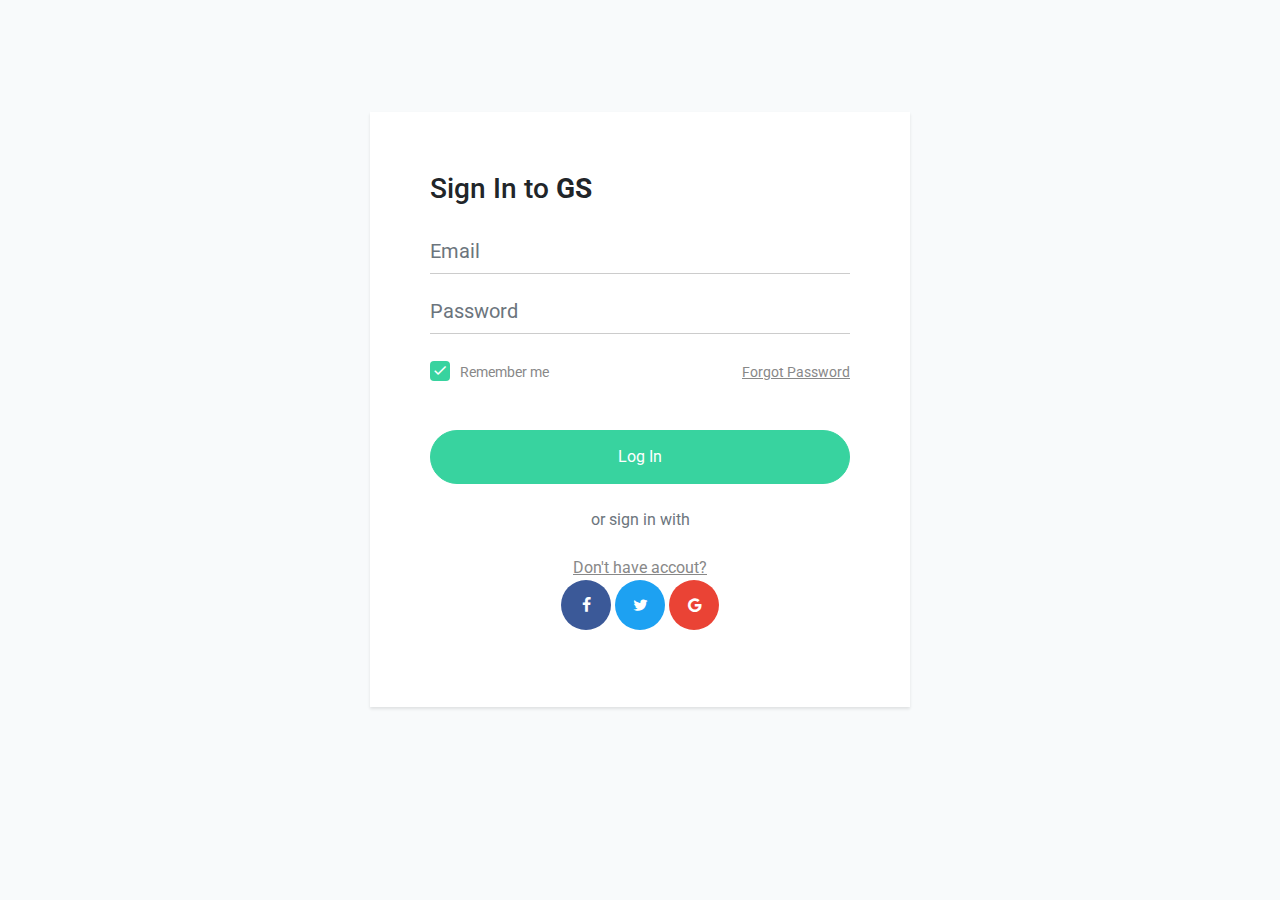
==== commit 41f0d948: "solve routings for home view." ====
--- a/demos/login-form-09/index.html
+++ b/demos/login-form-09/index.html
@@ -60,6 +60,10 @@
                   <input type="submit" value="Log In" class="btn btn-pill text-white btn-block btn-primary">
 
                   <span class="d-block text-center my-4 text-muted"> or sign in with</span>
+                  <div class="text-center">
+                    <a  href="../signup-form-09/">Don't have accout?</a>
+                  </div>
+                  
                   
                   <div class="social-login text-center">
                     <a href="#" class="facebook">
